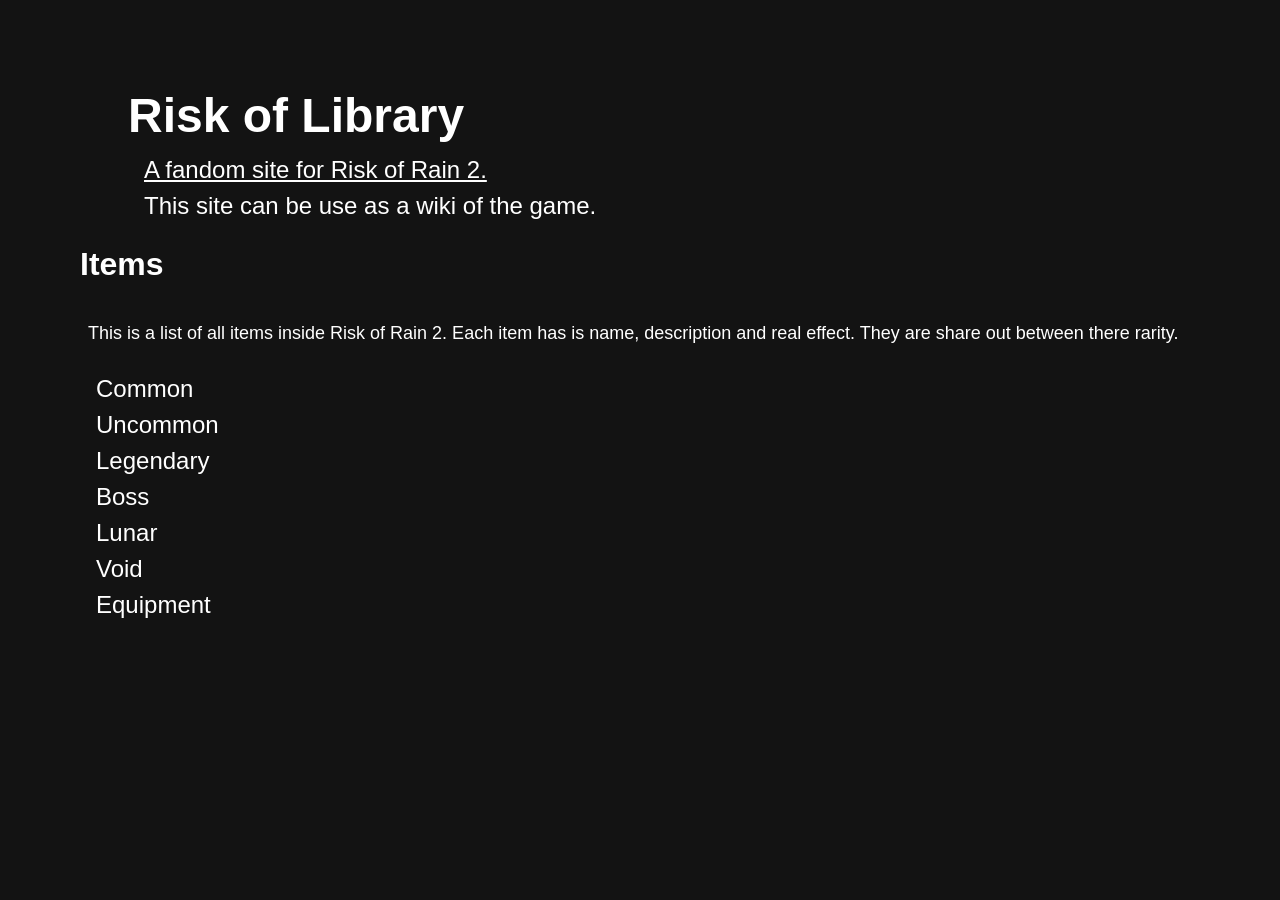
==== index.html @ 933b0893 "Add webp image database, move icons into a folder" ====
<!DOCTYPE html>
<html lang="en">
<head>
    <meta charset="UTF-8">
    <meta http-equiv="X-UA-Compatible" content="IE=edge">
    <meta name="viewport" content="width=device-width, initial-scale=1.0">
    <meta name="description" content="Risk of Library">
    <meta name="keywords" content="Risk of Rain 2, Risk of Rain, Risk of Library, fandom, item">
    <meta name="author" content="Tios">
    <meta name="theme-color" content="#000000">
    <link rel="apple-touch-icon" sizes="180x180" href="/Content/icons/apple-touch-icon.png">
    <link rel="icon" type="image/png" sizes="32x32" href="/Content/icons/favicon-32x32.png">
    <link rel="icon" type="image/png" sizes="16x16" href="/Content/icons/favicon-16x16.png">
    <link rel="manifest" href="/Content/icons/site.webmanifest">
    <link rel="mask-icon" href="/Content/icons/safari-pinned-tab.svg" color="#5bbad5">
    <meta name="msapplication-TileColor" content="#603cba">
    <meta name="theme-color" content="#ffffff">
    <link rel="stylesheet" href="./css/site.css">
    <link rel="stylesheet" href="./css/accordion.css">
    <script src="./js/accordion.js"></script>
    <script src="./js/index.js"></script>
    <title>Risk of Library</title>
</head>
<body>
    
    <section class="title">
        <h1>Risk of Library</h1>
        <p class="desc">
            <u>A fandom site for Risk of Rain 2.</u> <br>
            This site can be use as a wiki of the game.
        </p>
    </section>

    <section class="item-list">
        <h2>Items</h2>
        <div>
            <p class="items-desc">This is a list of all items inside Risk of Rain 2. Each item has is name, description and real effect. They are share out between there rarity.</p>
        </div>
        <section id="common">
            <details>
                <summary>Common</summary>
                <div class="card-container" data-rarity="1">
                </div>
            </details>
        </section>
        <section id="uncommon">
            <details>
                <summary>Uncommon</summary>
                <div class="card-container" data-rarity="2">
            </details>
        </section>
        <section id="legendary">
            <details>
                <summary>Legendary</summary>
                <div class="card-container" data-rarity="3">
            </details>
        </section>
        <section id="boss">
            <details>
                <summary>Boss</summary>
                <div class="card-container" data-rarity="4">
            </details>
        </section>
        <section id="lunar">
            <details>
                <summary>Lunar</summary>
                <div class="card-container" data-rarity="5">
            </details>
        </section>
        <section id="void">
            <details>
                <summary>Void</summary>
                <div class="card-container" data-rarity="6">
            </details>
        </section>
        <section id="equipment">
            <details>
                <summary>Equipment</summary>
                <div class="card-container" data-rarity="7">
            </details>
        </section>
    </section>
</body>
</html>
---- css/site.css ----
:root{
    --bg-primary : #131313;
    --bg-secondary : #cecece;
    --text-primary : #fff;
    --text-secondary : #171717;
    --text-tertiary : #000000;
    --line-color : #828282;
    --border-color : #dcdcdcca;
}

    @font-face { font-family: 'Delicious'; src: url('Bombardier-Regular.ttf'); } 
    @font-face { font-family: 'Delicious-r'; src: url('Bombardier-Regular.otf'); }
    @font-face { font-family: 'Delicious-re'; src: url('Bombardier-Regular.woff'); }

*, ::before, :after {
    margin: 0;
    padding: 0;
}

body {
    background-color: var(--bg-primary);
    color: var(--text-primary);
    font-family: 'Roboto', sans-serif;
    font-size: 16px;
    line-height: 1.5;
    font-weight: 400;
    text-align: left;
    overflow-x: hidden;
}

h2{
    font-size: 2rem;
    font-weight: 600;
    margin: 1rem 0 1rem 1rem;
}

.items-desc {
    padding: 1rem;
    font-size: 18px;
    margin: 0.5rem;
}

.title {
    font-size: 2rem;
    font-weight: 400;
    margin: 5rem 0 1rem 10%;
}

.title h1{
    font-weight: 700;
}
.title .desc{
    font-size: 1.5rem;
}

.line{
    width: 100%;
    height: 1px;
    background-color: var(--line-color);
    margin: 1rem 1rem;
}

.container{
    width: 100%;
    margin: 0 auto;
    padding: 0 5%;
    display: flex;
}
.container.vertical{
    flex-direction: column;
}


.item-list{
    margin: 0 5%;
}


@media screen and (min-width: 600px) {

    .title .desc{
        margin-left: 1rem;
    }
}
---- css/accordion.css ----
.card-container{
    display: flex;
    justify-content: center;
    flex-wrap: wrap;
    padding: 2rem 1rem;
    margin: 0.5rem 1rem;
    border-radius: 10px;
    box-shadow: 0 5px 15px var(--border-color);
    transition: all 0.3s ease;
}

.card{
    margin : 8px;
    position: relative;
}

.card .card-image{
    width: 128px;
    height: 128px;
    object-fit: cover;
}

details summary{
  list-style: none;
  font-weight: 500;
  font-size: 1.5rem;
  transition: all 400ms;
  margin: 0 2rem;
}

summary:hover{
    text-decoration: underline;
    font-size: 2rem;
}

summary.open{
    font-size:2rem;
}

summary.focused{
    text-decoration: underline;
}


.card-image:hover{
    transform: scale(1.2);
    transition: all 0.3s ease;
}

.card > .tooltiptext {
    visibility: hidden;
    width: 50vw;
    min-height: 250px;
    background-color: rgb(86, 86, 86);
    color: #fff;
    text-align: center;
    border-radius: 6px;
    padding: 20px 5px;
    position: absolute;
    z-index: 101;
    top: 80px;
    left: -25%;
}
  
.card-image:hover + .tooltiptext {
    visibility: visible;
}

.tooltiptext .tooltip-name{
    font-size: 1.5rem;
    font-weight: bolder;
    margin-bottom: 1rem;
}

.tooltiptext .tooltip-description{
    font-size: 1rem;
    font-weight: lighter;
    margin-bottom: 1rem;
    padding-bottom: 1rem;
    border-bottom: solid 5px var(--border-color);
}

@media screen and (min-width: 600px) {
    .card > .tooltiptext {
        visibility: hidden;
        width: 200px;
        min-height: 200px;
        background-color: rgb(86, 86, 86);
        color: #fff;
        text-align: center;
        border-radius: 6px;
        padding: 20px 5px;
        position: absolute;
        z-index: 101;
        top: -5px;
        left: 110%;
    }
      
    .card > .tooltiptext::after {
        content: "";
        position: absolute;
        top: 25%;
        right: 100%;
        margin-top: -5px;
        border-width: 10px;
        border-style: solid;
        border-color: transparent rgba(86, 86, 86) transparent transparent;
    }
}
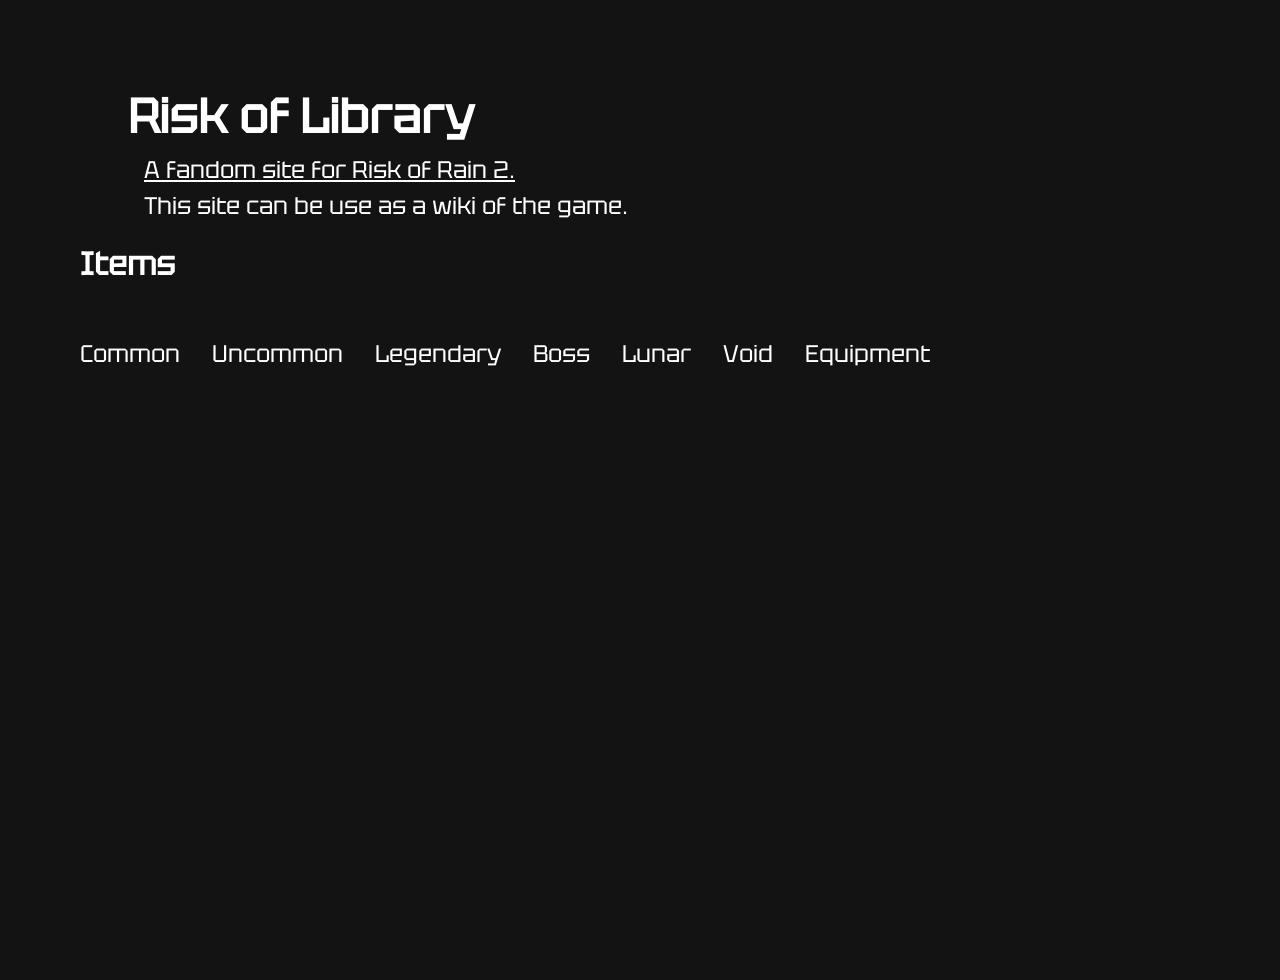
==== commit ff610ff1: "Update js to reduce request size and use tab content for html" ====
--- a/index.html
+++ b/index.html
@@ -33,52 +33,40 @@
 
     <section class="item-list">
         <h2>Items</h2>
-        <div>
-            <p class="items-desc">This is a list of all items inside Risk of Rain 2. Each item has is name, description and real effect. They are share out between there rarity.</p>
+
+        <div class="tab">
+            <button class="tablinks" onclick="openRarity(event, '1')">Common</button>
+            <button class="tablinks" onclick="openRarity(event, '2')">Uncommon</button>
+            <button class="tablinks" onclick="openRarity(event, '3')">Legendary</button>
+            <button class="tablinks" onclick="openRarity(event, '4')">Boss</button>
+            <button class="tablinks" onclick="openRarity(event, '5')">Lunar</button>
+            <button class="tablinks" onclick="openRarity(event, '6')">Void</button>
+            <button class="tablinks" onclick="openRarity(event, '7')">Equipment</button>
         </div>
-        <section id="common">
-            <details>
-                <summary>Common</summary>
-                <div class="card-container" data-rarity="1">
-                </div>
-            </details>
-        </section>
-        <section id="uncommon">
-            <details>
-                <summary>Uncommon</summary>
-                <div class="card-container" data-rarity="2">
-            </details>
-        </section>
-        <section id="legendary">
-            <details>
-                <summary>Legendary</summary>
-                <div class="card-container" data-rarity="3">
-            </details>
-        </section>
-        <section id="boss">
-            <details>
-                <summary>Boss</summary>
-                <div class="card-container" data-rarity="4">
-            </details>
-        </section>
-        <section id="lunar">
-            <details>
-                <summary>Lunar</summary>
-                <div class="card-container" data-rarity="5">
-            </details>
-        </section>
-        <section id="void">
-            <details>
-                <summary>Void</summary>
-                <div class="card-container" data-rarity="6">
-            </details>
-        </section>
-        <section id="equipment">
-            <details>
-                <summary>Equipment</summary>
-                <div class="card-container" data-rarity="7">
-            </details>
-        </section>
+
+        <div id="rarity-1" class="tabcontent hide card-container">
+        </div>
+        
+        <div id="rarity-2" class="tabcontent hide card-container">
+        </div>
+        
+        <div id="rarity-3" class="tabcontent hide card-container">
+        </div>
+
+        <div id="rarity-4" class="tabcontent hide card-container">
+        </div>
+
+        <div id="rarity-5" class="tabcontent hide card-container">
+        </div>
+
+        <div id="rarity-6" class="tabcontent hide card-container">
+        </div>
+
+        <div id="rarity-7" class="tabcontent hide card-container">
+        </div>
     </section>
+
+
+
 </body>
 </html>
--- a/css/site.css
+++ b/css/site.css
@@ -8,9 +8,11 @@
     --border-color : #dcdcdcca;
 }
 
-    @font-face { font-family: 'Delicious'; src: url('Bombardier-Regular.ttf'); } 
-    @font-face { font-family: 'Delicious-r'; src: url('Bombardier-Regular.otf'); }
-    @font-face { font-family: 'Delicious-re'; src: url('Bombardier-Regular.woff'); }
+@font-face { font-family: 'Tektur'; src: url('font/Tektur-Regular.ttf'); font-weight: normal; font-style: normal; }
+@font-face { font-family: 'Tektur Bold'; src: url('font/Tektur-Bold.ttf'); font-weight: bold; font-style: normal; }
+@font-face { font-family: 'Tektur Medium'; src: url('font/Tektur-Medium.ttf'); font-weight: 500; font-style: normal; }
+@font-face { font-family: 'Tektur Condensed SemiBold'; src: url('font/Tektur_Condensed-SemiBold.ttf'); font-weight: 600; font-style: normal; }
+@font-face { font-family: 'Tektur Condensend'; src: url('font/Tektur_Condensed-Black.ttf'); font-weight: 900; font-style: normal; }
 
 *, ::before, :after {
     margin: 0;
@@ -20,12 +22,13 @@
 body {
     background-color: var(--bg-primary);
     color: var(--text-primary);
-    font-family: 'Roboto', sans-serif;
+    font-family: 'Tektur', sans-serif;
     font-size: 16px;
     line-height: 1.5;
     font-weight: 400;
     text-align: left;
     overflow-x: hidden;
+    min-height: 100vh;
 }
 
 h2{
@@ -77,8 +80,14 @@
 
 
 @media screen and (min-width: 600px) {
-
     .title .desc{
         margin-left: 1rem;
     }
+}
+
+
+/* Go from zero to full opacity */
+@keyframes fadeEffect {
+    from {opacity: 0;}
+    to {opacity: 1;}
 }
--- a/css/accordion.css
+++ b/css/accordion.css
@@ -1,44 +1,57 @@
-.card-container{
+
+.tab {
+    min-height: 100px;
     display: flex;
+    flex-direction: row;
+    align-items: center;
+}
+
+/* Style the buttons that are used to open the tab content */
+.tab button {
+    background-color: inherit;
+    color: var(--text-primary);
+    font-family: 'Tektur', sans-serif;
+    font-size: 1.5rem;
+    line-height: 1.5;
+    font-weight: 500;
+    border: none;
+    outline: none;
+    cursor: pointer;
+    padding: 14px 16px;
+    transition: all 400ms;
+    height: 100%;
+}
+  
+/* Change background color of buttons on hover */
+.tab button:hover {
+    background-color: #66666681;
+    text-decoration: underline;
+    font-size: 2rem;
+}
+
+/* Create an active/current tablink class */
+.tab button.active {
+    text-decoration: underline;
+}
+
+
+.tabcontent {
+    display: flex;
+    gap: 2%;
+    row-gap: 10px;
     justify-content: center;
     flex-wrap: wrap;
+    min-height: 3rem;
     padding: 2rem 1rem;
     margin: 0.5rem 1rem;
     border-radius: 10px;
     box-shadow: 0 5px 15px var(--border-color);
     transition: all 0.3s ease;
+    animation: fadeEffect 1s; /* Fading effect takes 1 second */
 }
 
-.card{
-    margin : 8px;
-    position: relative;
-}
-
-.card .card-image{
-    width: 128px;
-    height: 128px;
-    object-fit: cover;
-}
-
-details summary{
-  list-style: none;
-  font-weight: 500;
-  font-size: 1.5rem;
-  transition: all 400ms;
-  margin: 0 2rem;
-}
-
-summary:hover{
-    text-decoration: underline;
-    font-size: 2rem;
-}
-
-summary.open{
-    font-size:2rem;
-}
-
-summary.focused{
-    text-decoration: underline;
+.tabcontent.hide{
+    display: none;
 }
 
 
@@ -60,50 +73,71 @@
     z-index: 101;
     top: 80px;
     left: -25%;
+    display: flex;
+    flex-direction: column;
+    justify-content: space-evenly;
+    align-items: center;
 }
   
+.card > .tooltiptext::after {
+    content: "";
+    position: absolute;
+    top: 25%;
+    right: 100%;
+    margin-top: -5px;
+    border-width: 10px;
+    border-style: solid;
+    border-color: transparent rgba(86, 86, 86) transparent transparent;
+}
+
 .card-image:hover + .tooltiptext {
     visibility: visible;
 }
 
 .tooltiptext .tooltip-name{
+    font-family: 'Tektur Condensed';
     font-size: 1.5rem;
     font-weight: bolder;
-    margin-bottom: 1rem;
 }
 
 .tooltiptext .tooltip-description{
     font-size: 1rem;
     font-weight: lighter;
-    margin-bottom: 1rem;
-    padding-bottom: 1rem;
-    border-bottom: solid 5px var(--border-color);
+}
+
+.tooltiptext .tooltip-small-line{
+    border: solid 3px var(--border-color);
+    border-radius: 12px;
+    width: 85%;
+    margin: 1.5rem 0 0.75rem 0;
+}
+
+.tooltiptext .tooltip-line{
+    border: solid 4px var(--border-color);
+    border-radius: 12px;
+    width: 95%;
+    margin: 0 1rem;
+}
+
+.tooltiptext .tooltip-effect{
+    font-family: 'Tektur Condensed SemiBold';
+    font-weight: 600;
 }
 
 @media screen and (min-width: 600px) {
     .card > .tooltiptext {
-        visibility: hidden;
         width: 200px;
         min-height: 200px;
-        background-color: rgb(86, 86, 86);
-        color: #fff;
-        text-align: center;
-        border-radius: 6px;
-        padding: 20px 5px;
-        position: absolute;
-        z-index: 101;
         top: -5px;
         left: 110%;
     }
-      
-    .card > .tooltiptext::after {
-        content: "";
-        position: absolute;
-        top: 25%;
-        right: 100%;
-        margin-top: -5px;
-        border-width: 10px;
-        border-style: solid;
-        border-color: transparent rgba(86, 86, 86) transparent transparent;
+}
+
+@media screen and (min-width: 1000px) {
+    .card > .tooltiptext{
+        width: 275px;
+        min-height: 275px;
+        top: -5px;
+        left: 110%;
     }
-}
+}
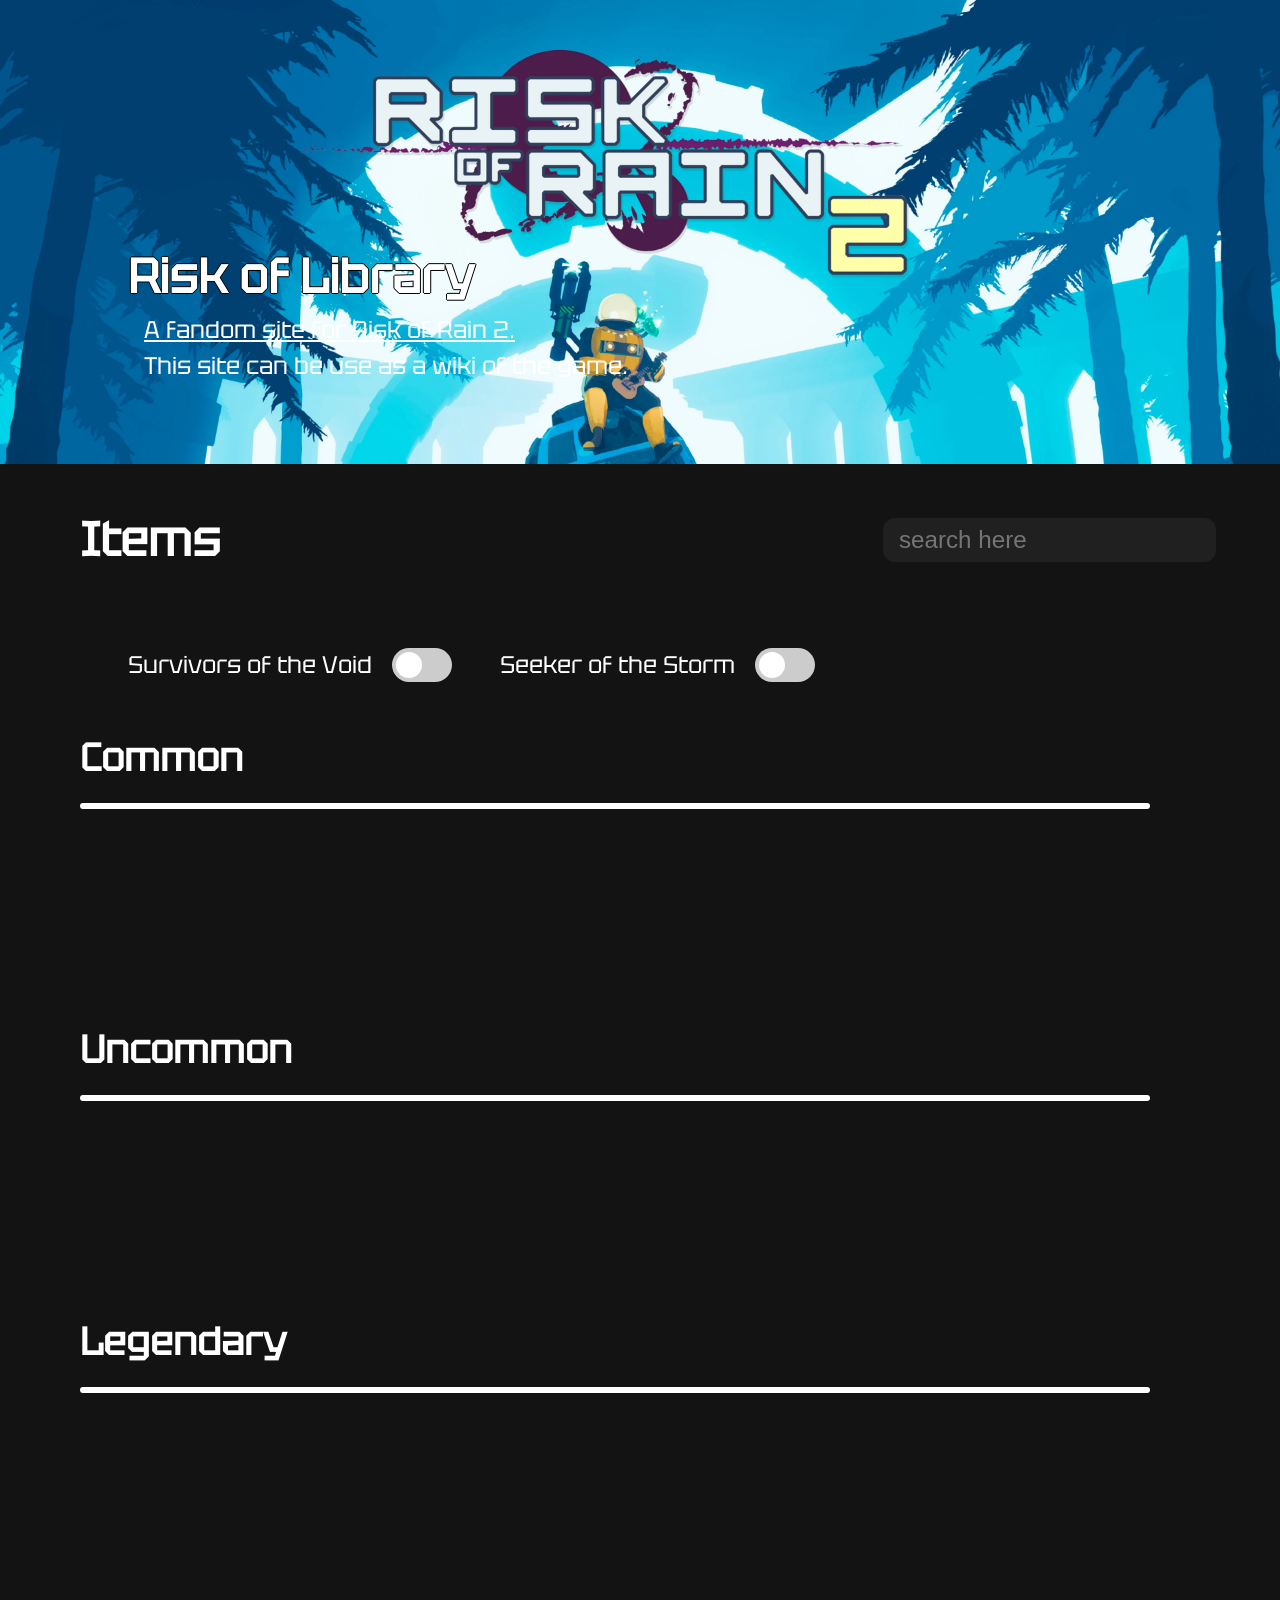
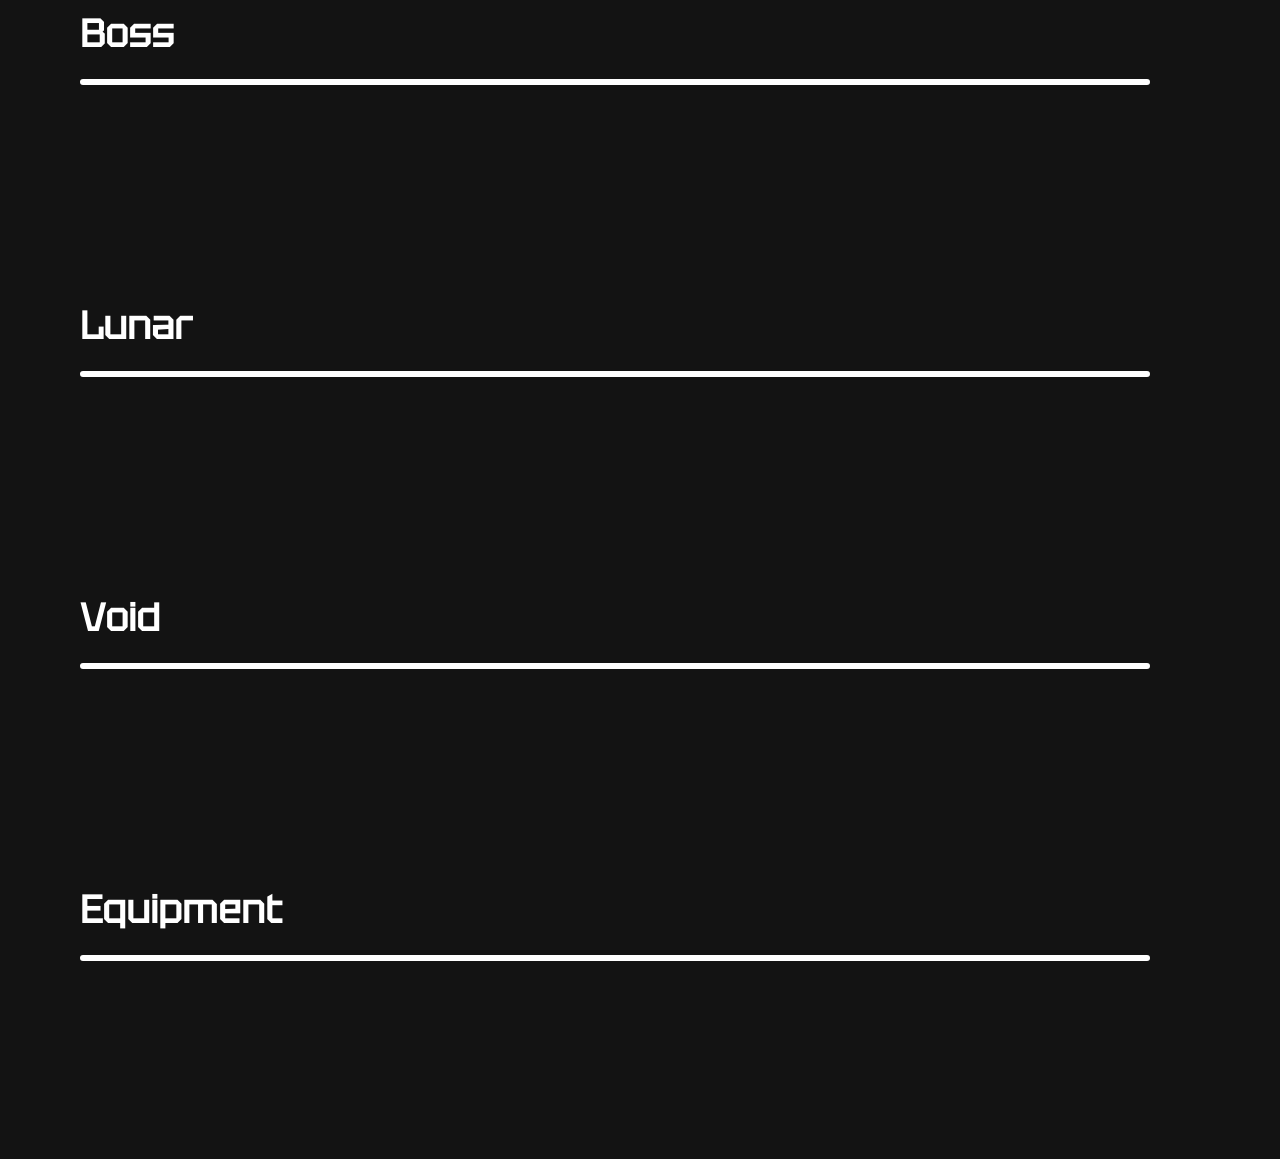
==== commit f88b694f: "Change on visual & add search function" ====
--- a/index.html
+++ b/index.html
@@ -22,51 +22,85 @@
     <title>Risk of Library</title>
 </head>
 <body>
-    
-    <section class="title">
-        <h1>Risk of Library</h1>
-        <p class="desc">
-            <u>A fandom site for Risk of Rain 2.</u> <br>
-            This site can be use as a wiki of the game.
-        </p>
-    </section>
+    <main>
+        <section class="title">
+            <h1>Risk of Library</h1>
+            <p class="desc">
+                <u>A fandom site for Risk of Rain 2.</u> <br>
+                This site can be use as a wiki of the game.
+            </p>
+        </section>
 
-    <section class="item-list">
-        <h2>Items</h2>
-
-        <div class="tab">
-            <button class="tablinks" onclick="openRarity(event, '1')">Common</button>
-            <button class="tablinks" onclick="openRarity(event, '2')">Uncommon</button>
-            <button class="tablinks" onclick="openRarity(event, '3')">Legendary</button>
-            <button class="tablinks" onclick="openRarity(event, '4')">Boss</button>
-            <button class="tablinks" onclick="openRarity(event, '5')">Lunar</button>
-            <button class="tablinks" onclick="openRarity(event, '6')">Void</button>
-            <button class="tablinks" onclick="openRarity(event, '7')">Equipment</button>
-        </div>
-
-        <div id="rarity-1" class="tabcontent hide card-container">
-        </div>
-        
-        <div id="rarity-2" class="tabcontent hide card-container">
-        </div>
-        
-        <div id="rarity-3" class="tabcontent hide card-container">
-        </div>
-
-        <div id="rarity-4" class="tabcontent hide card-container">
-        </div>
-
-        <div id="rarity-5" class="tabcontent hide card-container">
-        </div>
-
-        <div id="rarity-6" class="tabcontent hide card-container">
-        </div>
-
-        <div id="rarity-7" class="tabcontent hide card-container">
-        </div>
-    </section>
+        <section class="item-list">
 
 
+            <div class="item-head">
+                <h2>Items</h2>
+                <div class="search-tab">
+                    <input type="search" aria-label="search-tab" placeholder="search here" oninput="search(this.value)" />
+                </div>
+            </div>
 
+            <div class="select-orig">
+                <div class="selector">
+                    <span class="label">Survivors of the Void</span>
+                    <label class="switch">
+                        <input id="sotv" type="checkbox" aria-label="sotv switch" onclick="checkUpdate(event)">
+                        <span class="slider round"></span>
+                    </label>
+                </div>
+                <div class="selector">
+                    <span class="label">Seeker of the Storm</span>
+                    <label class="switch">
+                        <input id="sots" type="checkbox" aria-label="sots switch">
+                        <span class="slider round"></span>
+                    </label>
+                </div>
+            </div>
+
+            <div class="tab">
+                <h3 class="tablinks">Common</h3>
+                <span class="line"></span>
+                <div id="rarity-1" class="tabcontent card-container">
+                </div>
+            </div>
+            <div class="tab">
+                <h3 class="tablinks">Uncommon</h3>
+                <span class="line"></span>
+                <div id="rarity-2" class="tabcontent card-container">
+                </div>
+            </div>
+            <div class="tab">
+                <h3 class="tablinks">Legendary</h3>
+                <span class="line"></span>
+                <div id="rarity-3" class="tabcontent card-container">
+                </div>
+            </div>
+            <div class="tab">
+                <h3 class="tablinks">Boss</h3>
+                <span class="line"></span>
+                <div id="rarity-4" class="tabcontent card-container">
+                </div>
+            </div>
+            <div class="tab">
+                <h3 class="tablinks">Lunar</h3>
+                <span class="line"></span>
+                <div id="rarity-5" class="tabcontent card-container">
+                </div>
+            </div>
+            <div class="tab">
+                <h3 class="tablinks">Void</h3>
+                <span class="line"></span>
+                <div id="rarity-6" class="tabcontent card-container">
+                </div>
+            </div>
+            <div class="tab">
+                <h3 class="tablinks">Equipment</h3>
+                <span class="line"></span>
+                <div id="rarity-7" class="tabcontent card-container">
+                </div>
+            </div>
+        </section>
+    </main>
 </body>
 </html>
--- a/css/site.css
+++ b/css/site.css
@@ -2,7 +2,7 @@
     --bg-primary : #131313;
     --bg-secondary : #cecece;
     --text-primary : #fff;
-    --text-secondary : #171717;
+    --text-secondary : #212020;
     --text-tertiary : #000000;
     --line-color : #828282;
     --border-color : #dcdcdcca;
@@ -19,6 +19,10 @@
     padding: 0;
 }
 
+body, html{
+    overflow-x: hidden;
+}
+
 body {
     background-color: var(--bg-primary);
     color: var(--text-primary);
@@ -27,14 +31,35 @@
     line-height: 1.5;
     font-weight: 400;
     text-align: left;
-    overflow-x: hidden;
+    width: 100%;
     min-height: 100vh;
 }
 
 h2{
-    font-size: 2rem;
+    font-size: clamp(1.75rem, 0.679rem + 2.857vw, 3.25rem);
     font-weight: 600;
-    margin: 1rem 0 1rem 1rem;
+    margin: 2.5rem 1rem;
+}
+
+.item-head{
+    display: flex;
+    justify-content: space-between;
+    align-items: center;
+    flex-direction: row;
+}
+
+.item-head .search-tab{}
+
+.item-head .search-tab input{
+    padding: 0.5rem 1rem;
+    font-size: clamp(0.75rem, -0.393rem + 2.381vw, 1.75rem);
+    border: none;
+    border-radius: 12px;
+    background-color: var(--text-secondary);
+    color: var(--line-color);
+}
+.item-head .search-tab input:focus{
+    outline: solid 3px lightblue;
 }
 
 .items-desc {
@@ -44,23 +69,23 @@
 }
 
 .title {
+    background-image: url("/Content/image/illustration.webp");
+    background-size: cover;
+    background-repeat: no-repeat;
+    background-position-x: center;
     font-size: 2rem;
     font-weight: 400;
-    margin: 5rem 0 1rem 10%;
+    padding: 15rem 0 5rem 10%;
 }
 
 .title h1{
     font-weight: 700;
+    /* 1 pixel black shadow to left, top, right and bottom */
+    text-shadow: -1px 0 black, 0 1px black, 1px 0 black, 0 -1px black;
 }
 .title .desc{
     font-size: 1.5rem;
-}
-
-.line{
-    width: 100%;
-    height: 1px;
-    background-color: var(--line-color);
-    margin: 1rem 1rem;
+    color: var(--text-primary);
 }
 
 .container{
@@ -73,9 +98,91 @@
     flex-direction: column;
 }
 
-
 .item-list{
     margin: 0 5%;
+}
+
+
+.select-orig{
+    margin: 2rem 3rem;
+    display: flex;
+    flex-direction: row;
+    gap: 3%;
+}
+
+.selector{
+    gap: 4px;
+    display: flex;
+    flex-direction: row;
+    justify-content: center;
+    align-items: center;
+}
+.selector .label{
+    font-size: clamp(0.75rem, -0.393rem + 2.381vw, 1.5rem);
+    margin: 0 1rem;
+}
+
+/* The switch - the box around the slider */
+.switch {
+    position: relative;
+    display: inline-block;
+    width: 60px;
+    height: 34px;
+}
+
+/* Hide default HTML checkbox */
+.switch input {
+    opacity: 0;
+    width: 0;
+    height: 0;
+}
+
+/* The slider */
+.slider {
+    position: absolute;
+    cursor: pointer;
+    top: 0;
+    left: 0;
+    right: 0;
+    bottom: 0;
+    background-color: #ccc;
+    -webkit-transition: .4s;
+    transition: .4s;
+}
+
+.slider:before {
+    position: absolute;
+    content: "";
+    height: 26px;
+    width: 26px;
+    left: 4px;
+    bottom: 4px;
+    background-color: white;
+    -webkit-transition: .4s;
+    transition: .4s;
+}
+
+input:checked + .slider {
+    background-color: var(--text-secondary);
+}
+
+input:focus + .slider {
+    box-shadow: 0 0 1px var(--text-secondary);
+}
+
+input:checked + .slider:before {
+    -webkit-transform: translateX(26px);
+    -ms-transform: translateX(26px);
+    transform: translateX(26px);
+}
+
+/* Rounded sliders */
+.slider.round {
+    border-radius: 34px;
+}
+
+.slider.round:before {
+    border-radius: 50%;
 }
 
 
@@ -85,9 +192,3 @@
     }
 }
 
-
-/* Go from zero to full opacity */
-@keyframes fadeEffect {
-    from {opacity: 0;}
-    to {opacity: 1;}
-}
--- a/css/accordion.css
+++ b/css/accordion.css
@@ -1,41 +1,37 @@
 
 .tab {
     min-height: 100px;
-    display: flex;
-    flex-direction: row;
-    align-items: center;
 }
 
+
 /* Style the buttons that are used to open the tab content */
-.tab button {
+.tab  {
     background-color: inherit;
     color: var(--text-primary);
     font-family: 'Tektur', sans-serif;
     font-size: 1.5rem;
     line-height: 1.5;
     font-weight: 500;
-    border: none;
-    outline: none;
-    cursor: pointer;
     padding: 14px 16px;
     transition: all 400ms;
     height: 100%;
-}
-  
-/* Change background color of buttons on hover */
-.tab button:hover {
-    background-color: #66666681;
-    text-decoration: underline;
-    font-size: 2rem;
+    margin-bottom: 3rem;
 }
 
-/* Create an active/current tablink class */
-.tab button.active {
-    text-decoration: underline;
+.tab .tablinks{
+    font-size: clamp(1rem, -0.25rem + 3.333vw, 2.75rem);
 }
 
+.tab span.line{
+    display: block;
+    width: 95%;
+    background-color: var(--text-primary);
+    border: solid 3px var(--text-primary);
+    border-radius: 3px;
+    margin: 1rem 0;
+}
 
-.tabcontent {
+.tab .tabcontent {
     display: flex;
     gap: 2%;
     row-gap: 10px;
@@ -45,15 +41,33 @@
     padding: 2rem 1rem;
     margin: 0.5rem 1rem;
     border-radius: 10px;
-    box-shadow: 0 5px 15px var(--border-color);
     transition: all 0.3s ease;
     animation: fadeEffect 1s; /* Fading effect takes 1 second */
 }
 
-.tabcontent.hide{
+.tab .tabcontent:has(.card.hidden){
+    justify-content: flex-start;
+}
+
+
+.card{
+    margin : 8px;
+    position: relative;
+}
+
+.card.hidden{
     display: none;
 }
 
+.card.show{
+    display: none;
+}
+
+.card .card-image{
+    width: clamp(4rem, 0.522rem + 9.275vw, 12rem);
+    aspect-ratio: 1 / 1;
+    object-fit: cover;
+}
 
 .card-image:hover{
     transform: scale(1.2);
@@ -62,7 +76,7 @@
 
 .card > .tooltiptext {
     visibility: hidden;
-    width: 50vw;
+    width: 25vw;
     min-height: 250px;
     background-color: rgb(86, 86, 86);
     color: #fff;
@@ -71,23 +85,24 @@
     padding: 20px 5px;
     position: absolute;
     z-index: 101;
-    top: 80px;
-    left: -25%;
+    top: -25px;
+    left: 100%;
     display: flex;
     flex-direction: column;
     justify-content: space-evenly;
     align-items: center;
+    border: solid 3px var(--text-primary);
 }
   
 .card > .tooltiptext::after {
     content: "";
     position: absolute;
-    top: 25%;
+    top: 10%;
     right: 100%;
     margin-top: -5px;
     border-width: 10px;
     border-style: solid;
-    border-color: transparent rgba(86, 86, 86) transparent transparent;
+    border-color: transparent rgba(255, 255, 255) transparent transparent;
 }
 
 .card-image:hover + .tooltiptext {
@@ -107,16 +122,16 @@
 
 .tooltiptext .tooltip-small-line{
     border: solid 3px var(--border-color);
-    border-radius: 12px;
+    border-radius: 6px;
     width: 85%;
     margin: 1.5rem 0 0.75rem 0;
 }
 
 .tooltiptext .tooltip-line{
-    border: solid 4px var(--border-color);
-    border-radius: 12px;
+    border: solid 3px var(--border-color);
+    border-radius: 6px;
     width: 95%;
-    margin: 0 1rem;
+    margin: 0.75rem 1rem;
 }
 
 .tooltiptext .tooltip-effect{
@@ -125,6 +140,7 @@
 }
 
 @media screen and (min-width: 600px) {
+
     .card > .tooltiptext {
         width: 200px;
         min-height: 200px;
@@ -137,7 +153,14 @@
     .card > .tooltiptext{
         width: 275px;
         min-height: 275px;
-        top: -5px;
-        left: 110%;
+        top: 20px;
+        left: 120%;
     }
+}
+
+
+/* Go from zero to full opacity */
+@keyframes fadeEffect {
+    from {opacity: 0;}
+    to {opacity: 1;}
 }
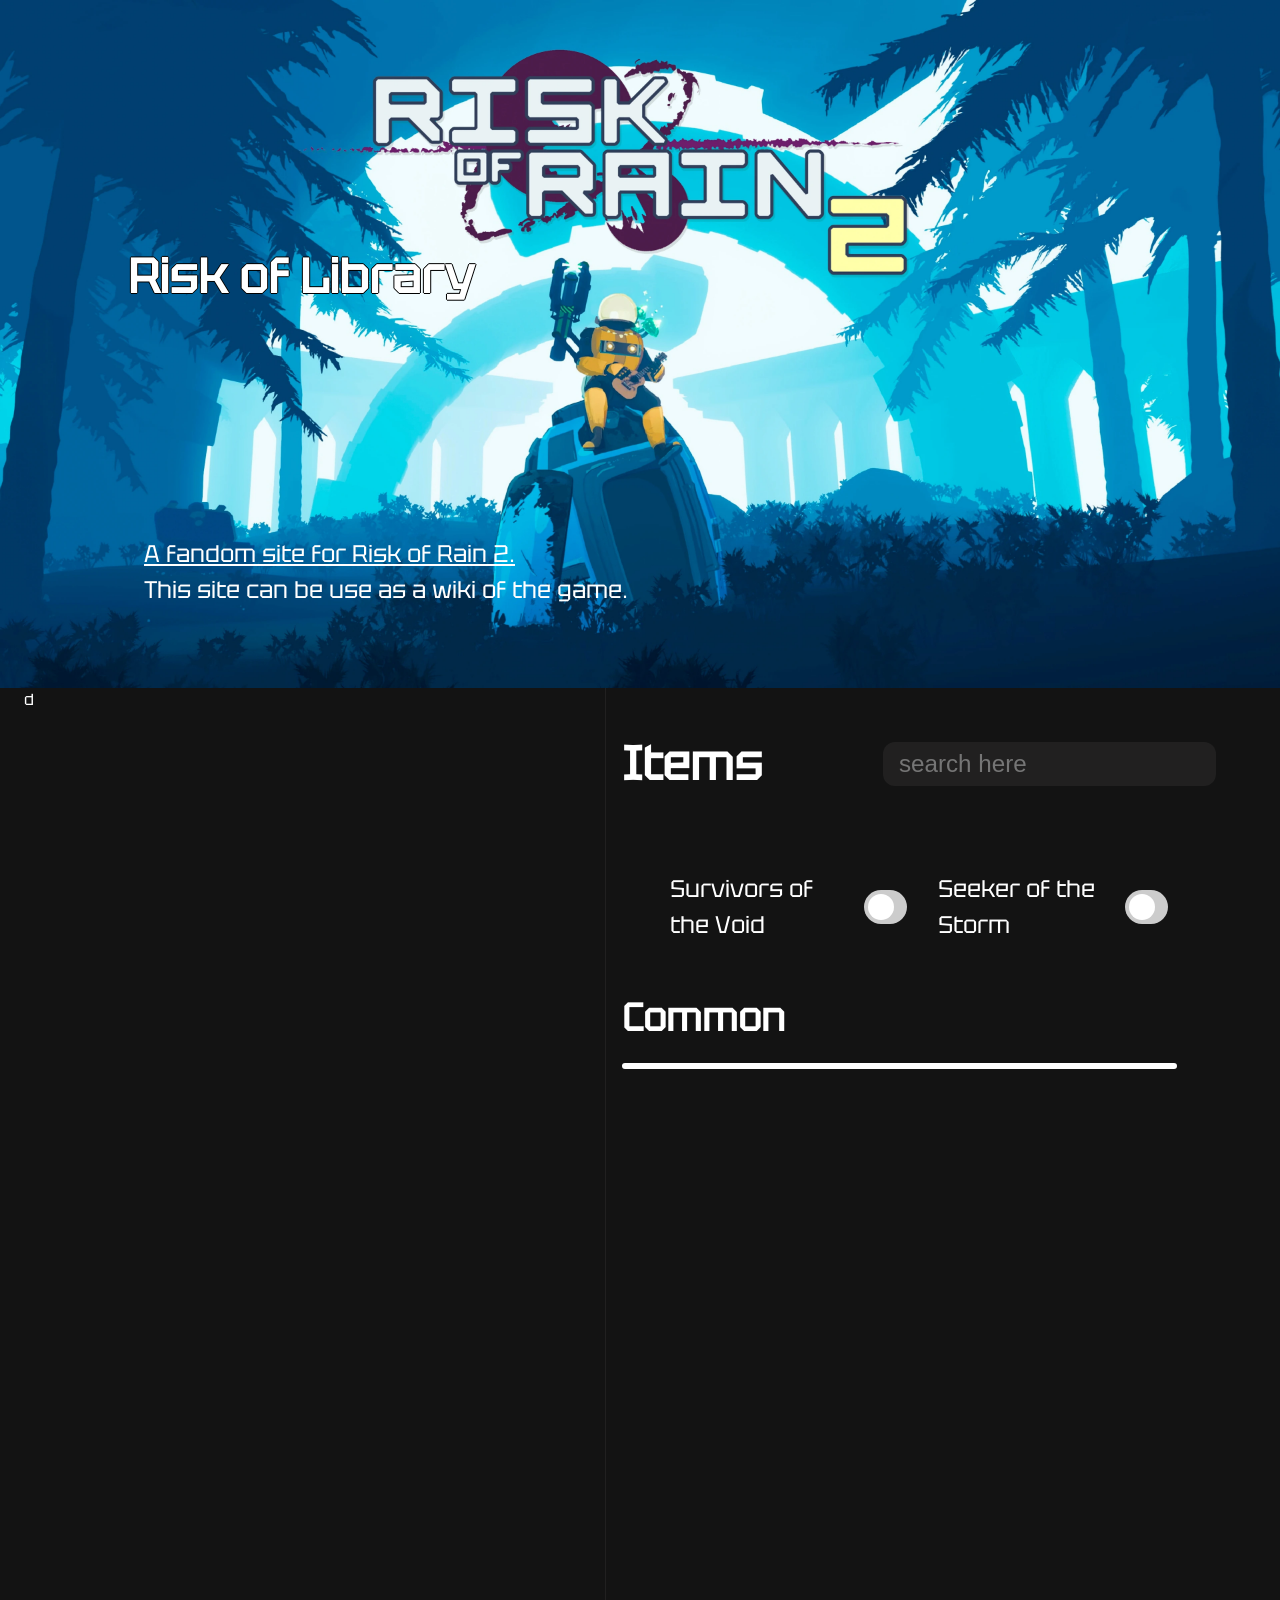
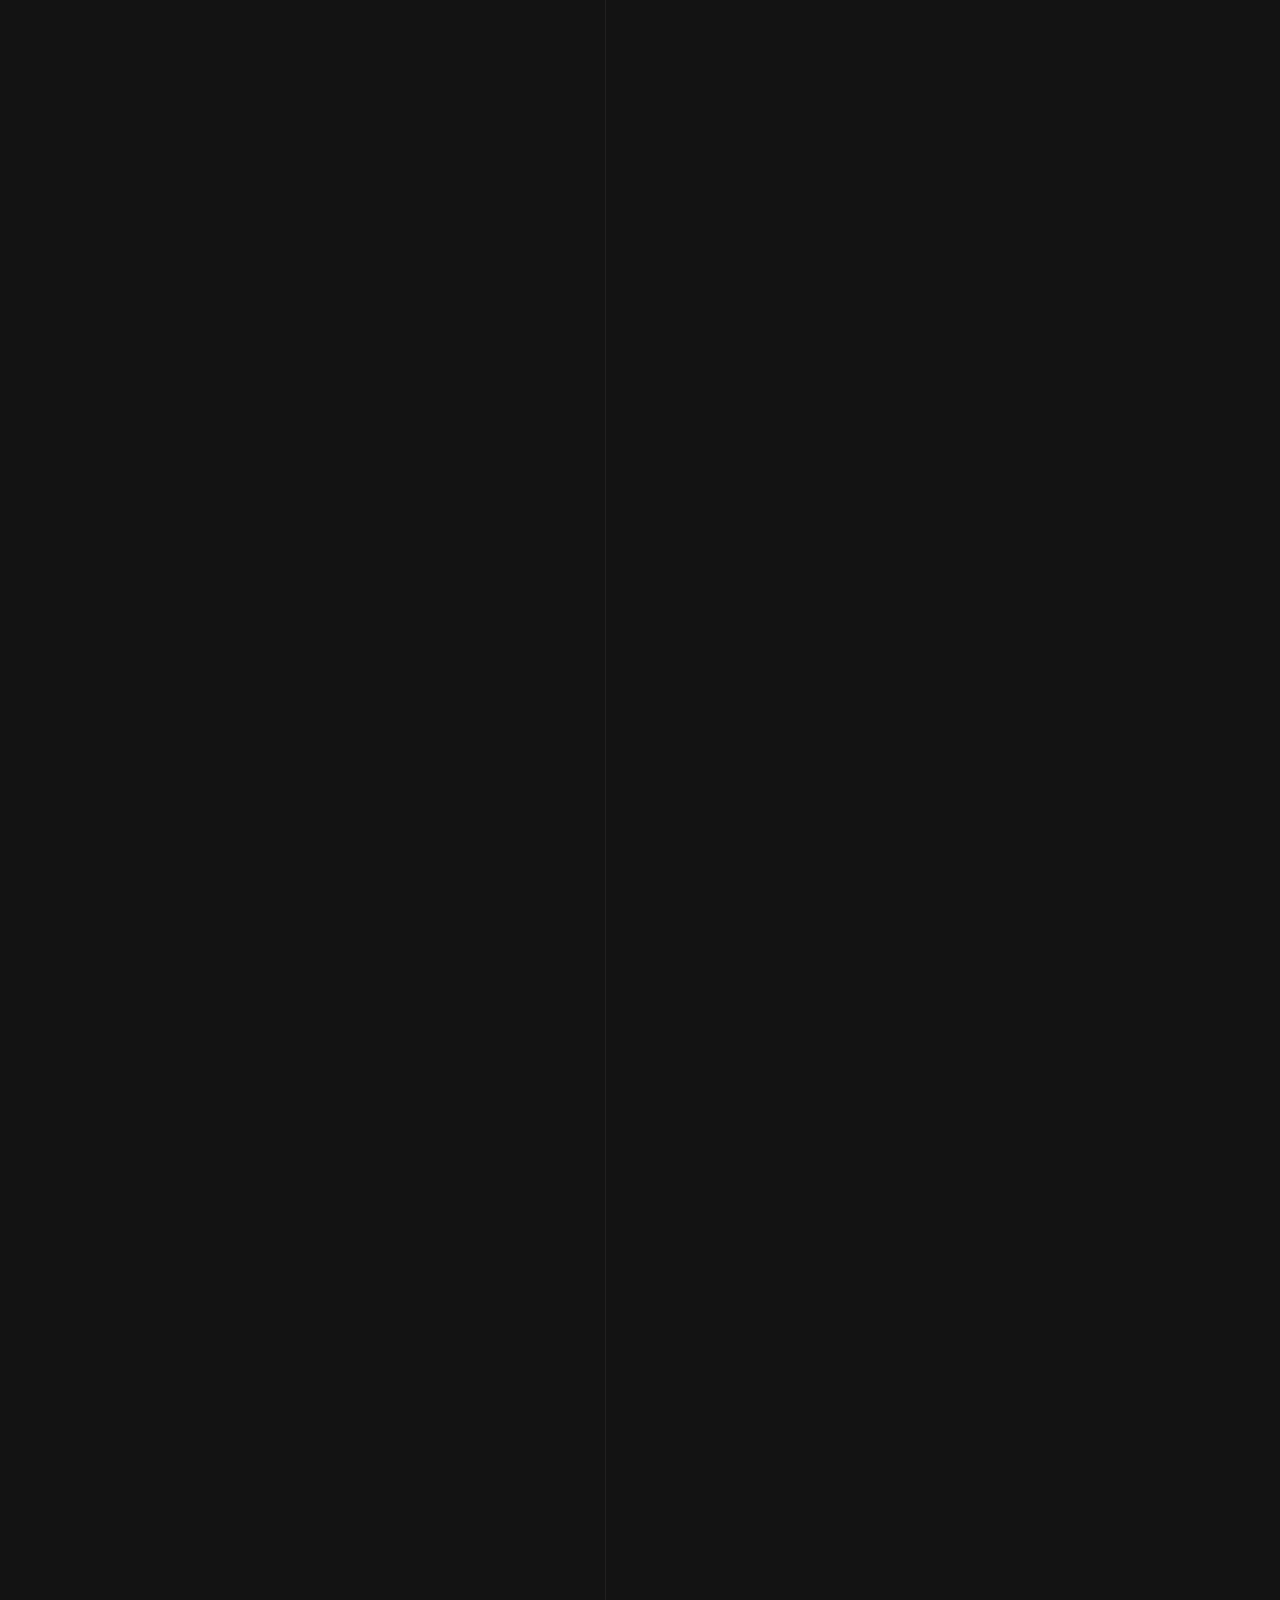
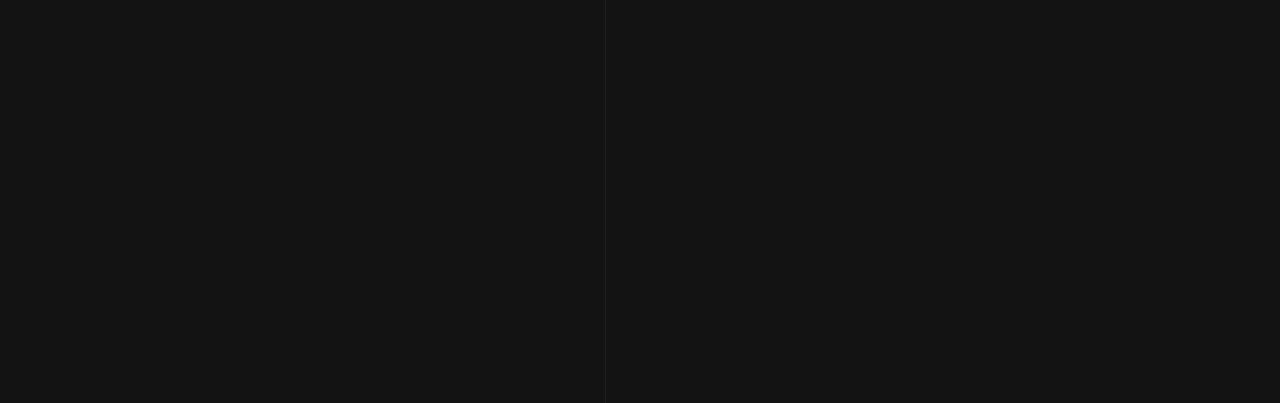
==== commit c0e20298: "Adding all items" ====
--- a/index.html
+++ b/index.html
@@ -22,7 +22,6 @@
     <title>Risk of Library</title>
 </head>
 <body>
-    <main>
         <section class="title">
             <h1>Risk of Library</h1>
             <p class="desc">
@@ -33,73 +32,89 @@
 
         <section class="item-list">
 
+            <div class="navbar">
+                <div>d</div>
+            </div>
+            <main>
+                <div class="item-head">
+                    <h2>Items</h2>
+                    <div class="search-tab">
+                        <input type="search" aria-label="search-tab" placeholder="search here" oninput="search(this.value)" />
+                    </div>
+                </div>
 
-            <div class="item-head">
-                <h2>Items</h2>
-                <div class="search-tab">
-                    <input type="search" aria-label="search-tab" placeholder="search here" oninput="search(this.value)" />
+                <div class="select-orig">
+                    <div class="selector">
+                        <span class="label">Survivors of the Void</span>
+                        <label class="switch">
+                            <input id="sotv" type="checkbox" aria-label="sotv switch" onclick="checkUpdate(event)">
+                            <span class="slider round"></span>
+                        </label>
+                    </div>
+                    <div class="selector">
+                        <span class="label">Seeker of the Storm</span>
+                        <label class="switch">
+                            <input id="sots" type="checkbox" aria-label="sots switch" onclick="checkUpdate(event)">
+                            <span class="slider round"></span>
+                        </label>
+                    </div>
                 </div>
-            </div>
 
-            <div class="select-orig">
-                <div class="selector">
-                    <span class="label">Survivors of the Void</span>
-                    <label class="switch">
-                        <input id="sotv" type="checkbox" aria-label="sotv switch" onclick="checkUpdate(event)">
-                        <span class="slider round"></span>
-                    </label>
+                <div class="tab">
+                    <h3 class="tablinks">Common</h3>
+                    <span class="line"></span>
+                    <div id="rarity-1" class="tabcontent card-container">
+                    </div>
                 </div>
-                <div class="selector">
-                    <span class="label">Seeker of the Storm</span>
-                    <label class="switch">
-                        <input id="sots" type="checkbox" aria-label="sots switch">
-                        <span class="slider round"></span>
-                    </label>
+                <div class="tab">
+                    <h3 class="tablinks">Uncommon</h3>
+                    <span class="line"></span>
+                    <div id="rarity-2" class="tabcontent card-container">
+                    </div>
                 </div>
-            </div>
-
-            <div class="tab">
-                <h3 class="tablinks">Common</h3>
-                <span class="line"></span>
-                <div id="rarity-1" class="tabcontent card-container">
+                <div class="tab">
+                    <h3 class="tablinks">Legendary</h3>
+                    <span class="line"></span>
+                    <div id="rarity-3" class="tabcontent card-container">
+                    </div>
                 </div>
-            </div>
-            <div class="tab">
-                <h3 class="tablinks">Uncommon</h3>
-                <span class="line"></span>
-                <div id="rarity-2" class="tabcontent card-container">
+                <div class="tab">
+                    <h3 class="tablinks">Boss</h3>
+                    <span class="line"></span>
+                    <div id="rarity-4" class="tabcontent card-container">
+                    </div>
                 </div>
-            </div>
-            <div class="tab">
-                <h3 class="tablinks">Legendary</h3>
-                <span class="line"></span>
-                <div id="rarity-3" class="tabcontent card-container">
+                <div class="tab">
+                    <h3 class="tablinks">Lunar</h3>
+                    <span class="line"></span>
+                    <div id="rarity-5" class="tabcontent card-container">
+                    </div>
                 </div>
-            </div>
-            <div class="tab">
-                <h3 class="tablinks">Boss</h3>
-                <span class="line"></span>
-                <div id="rarity-4" class="tabcontent card-container">
+                <div class="tab">
+                    <h3 class="tablinks">Void</h3>
+                    <span class="line"></span>
+                    <div id="rarity-6" class="tabcontent card-container">
+                    </div>
                 </div>
-            </div>
-            <div class="tab">
-                <h3 class="tablinks">Lunar</h3>
-                <span class="line"></span>
-                <div id="rarity-5" class="tabcontent card-container">
+                <div class="tab">
+                    <h3 class="tablinks">Equipment</h3>
+                    <span class="line"></span>
+                    <div id="rarity-7" class="tabcontent card-container">
+                    </div>
                 </div>
-            </div>
-            <div class="tab">
-                <h3 class="tablinks">Void</h3>
-                <span class="line"></span>
-                <div id="rarity-6" class="tabcontent card-container">
+                <div class="tab">
+                    <h3 class="tablinks">Lunar Equipment</h3>
+                    <span class="line"></span>
+                    <div id="rarity-8" class="tabcontent card-container">
+                    </div>
                 </div>
-            </div>
-            <div class="tab">
-                <h3 class="tablinks">Equipment</h3>
-                <span class="line"></span>
-                <div id="rarity-7" class="tabcontent card-container">
+                <div class="tab">
+                    <h3 class="tablinks">Elite Equipment</h3>
+                    <span class="line"></span>
+                    <div id="rarity-9" class="tabcontent card-container">
+                    </div>
                 </div>
-            </div>
+            </main>
         </section>
     </main>
 </body>
--- a/css/site.css
+++ b/css/site.css
@@ -21,6 +21,9 @@
 
 body, html{
     overflow-x: hidden;
+}
+main{
+    overflow: hidden;
 }
 
 body {
@@ -99,7 +102,13 @@
 }
 
 .item-list{
-    margin: 0 5%;
+    margin: 0 5% 0 0;
+    display: flex;
+    flex-direction: row;
+}
+
+.navbar{
+    display: hidden;
 }
 
 
@@ -189,6 +198,15 @@
 @media screen and (min-width: 600px) {
     .title .desc{
         margin-left: 1rem;
+        margin-top: 14rem;
     }
-}
-
+
+    .navbar {
+        display: block;
+        flex-basis: 60%;
+        padding-left: 2%;
+        background-color: var(--bg-primary);
+        border-right: solid 1px var(--text-secondary);
+    }
+}
+
--- a/css/accordion.css
+++ b/css/accordion.css
@@ -64,7 +64,7 @@
 }
 
 .card .card-image{
-    width: clamp(4rem, 0.522rem + 9.275vw, 12rem);
+    width: clamp(2rem, 0.522rem + 6.275vw, 5rem);
     aspect-ratio: 1 / 1;
     object-fit: cover;
 }
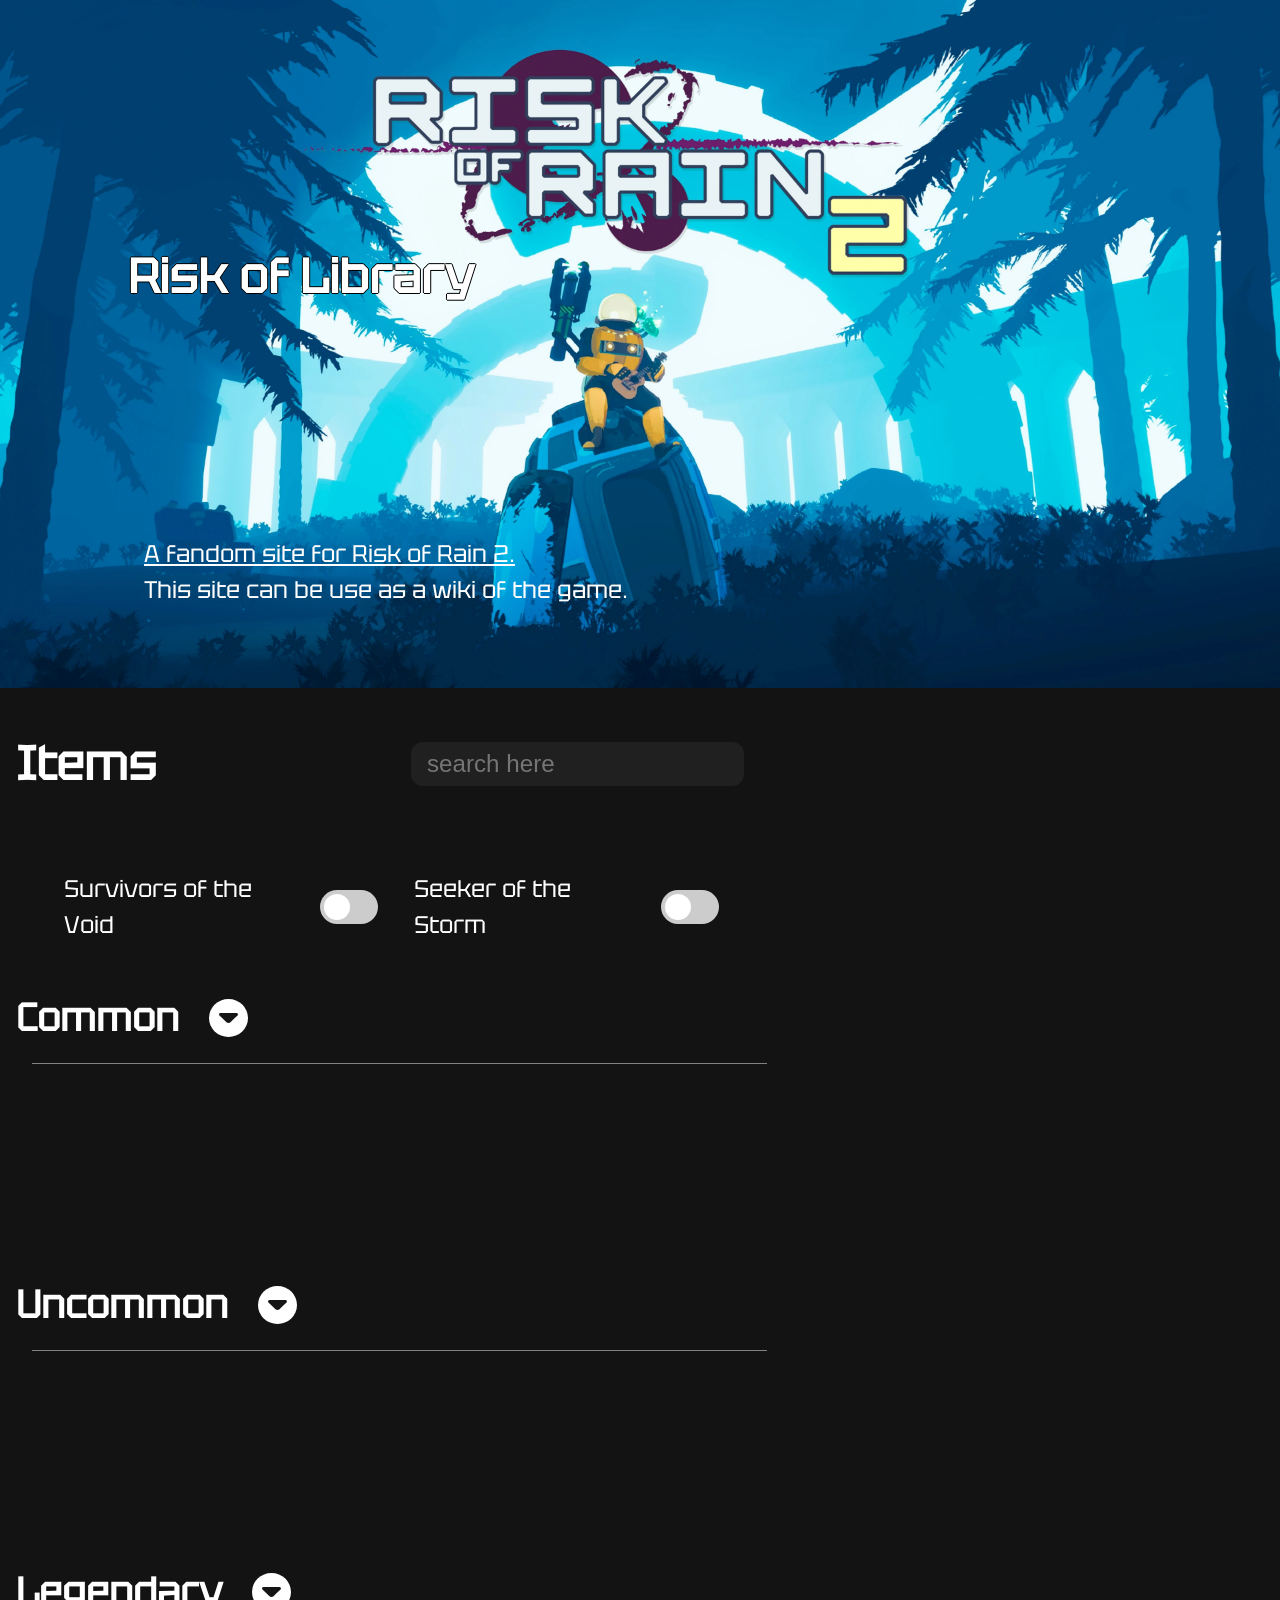
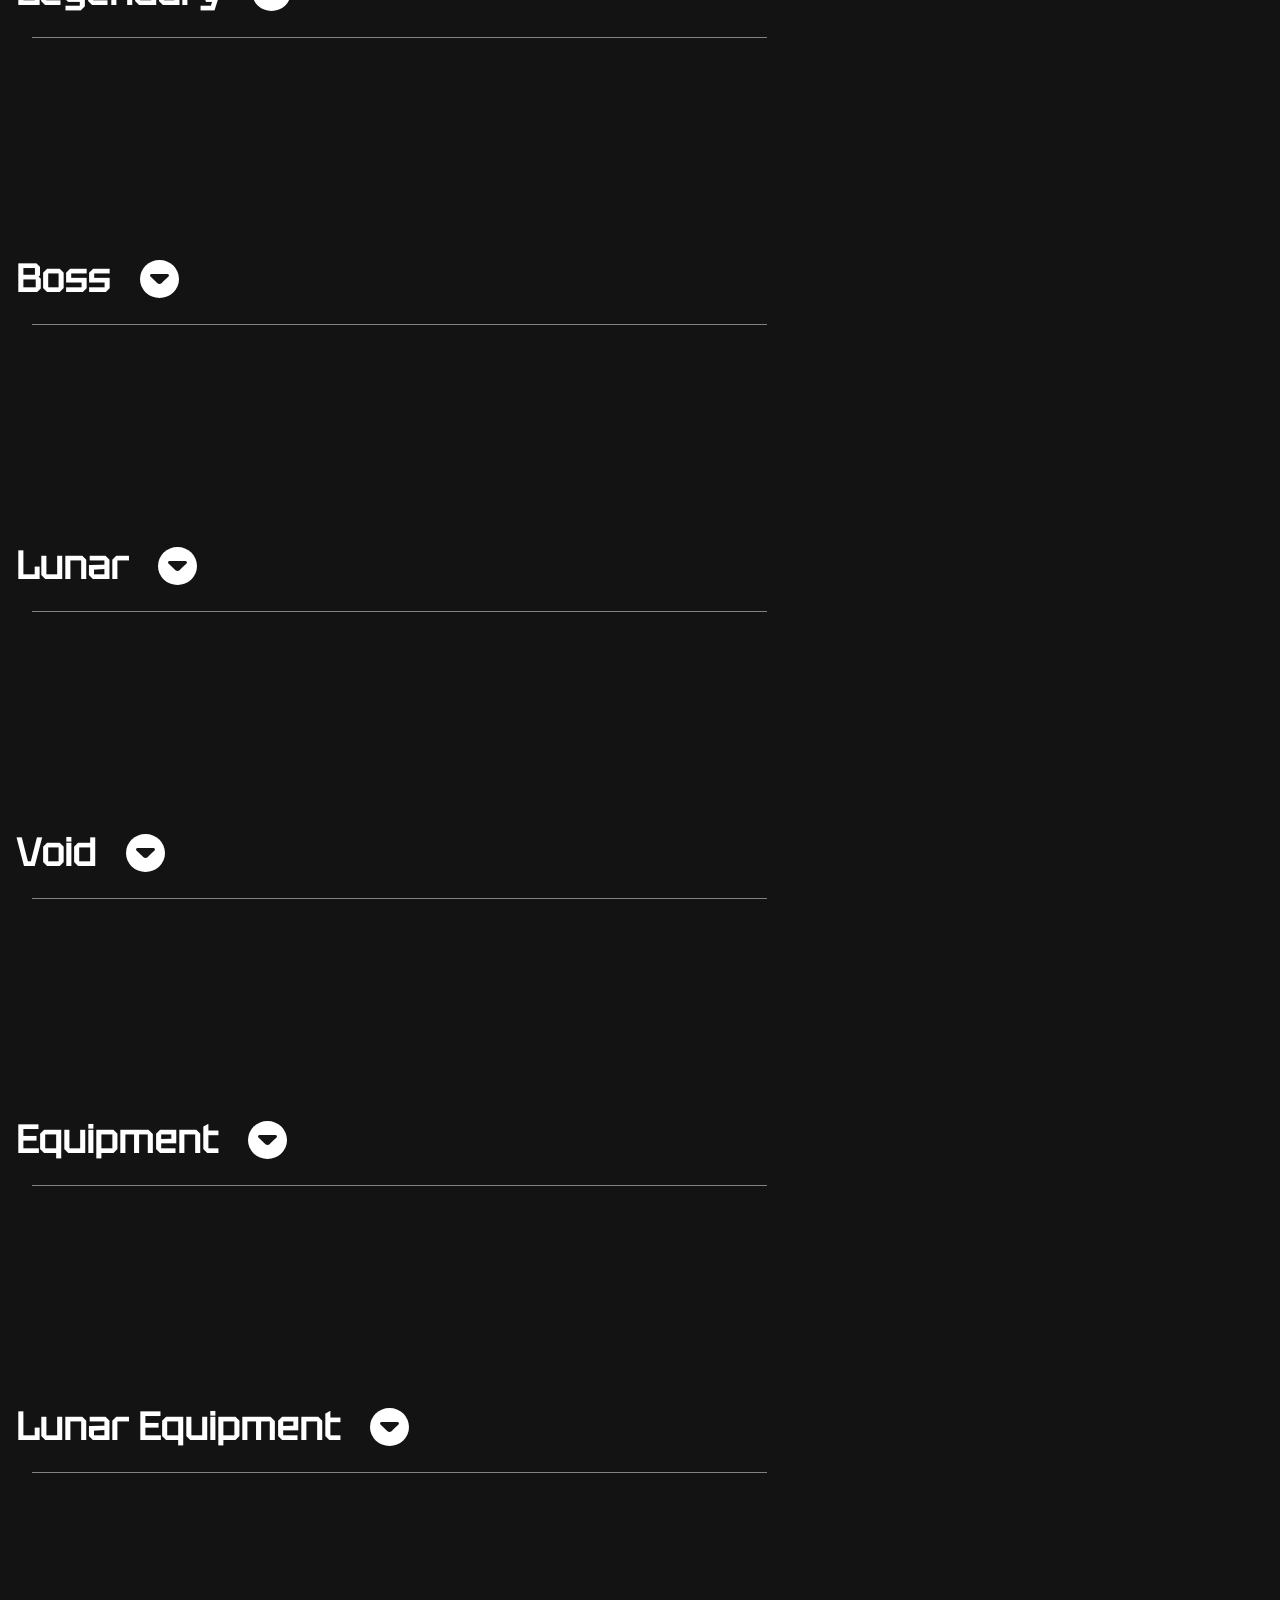
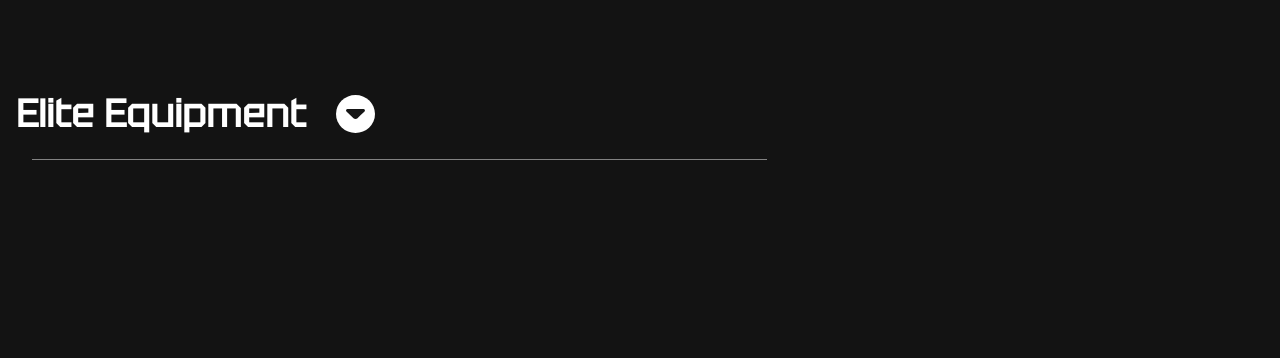
==== commit 077facde: "adding all items #2" ====
--- a/index.html
+++ b/index.html
@@ -32,9 +32,9 @@
 
         <section class="item-list">
 
-            <div class="navbar">
+            <!--<div class="navbar">
                 <div>d</div>
-            </div>
+            </div>-->
             <main>
                 <div class="item-head">
                     <h2>Items</h2>
@@ -61,55 +61,82 @@
                 </div>
 
                 <div class="tab">
-                    <h3 class="tablinks">Common</h3>
+                    <div class="tabhead" onclick="toggleTab(this)">
+                        <h3 class="tablinks">Common</h3>
+                        <img class="icon" src="/Content/image/icon/arrow_circle.svg" alt="arrow">
+                    </div>
                     <span class="line"></span>
                     <div id="rarity-1" class="tabcontent card-container">
                     </div>
                 </div>
                 <div class="tab">
-                    <h3 class="tablinks">Uncommon</h3>
+                    <div class="tabhead" onclick="toggleTab(this)">
+                        <h3 class="tablinks">Uncommon</h3>
+                        <img class="icon" src="/Content/image/icon/arrow_circle.svg" alt="arrow">
+                    </div>
                     <span class="line"></span>
                     <div id="rarity-2" class="tabcontent card-container">
                     </div>
                 </div>
                 <div class="tab">
-                    <h3 class="tablinks">Legendary</h3>
+                    <div class="tabhead" onclick="toggleTab(this)">
+                        <h3 class="tablinks">Legendary</h3>
+                        <img class="icon" src="/Content/image/icon/arrow_circle.svg" alt="arrow">
+                    </div>
                     <span class="line"></span>
                     <div id="rarity-3" class="tabcontent card-container">
                     </div>
                 </div>
                 <div class="tab">
-                    <h3 class="tablinks">Boss</h3>
+                    <div class="tabhead" onclick="toggleTab(this)">
+                        <h3 class="tablinks">Boss</h3>
+                        <img class="icon" src="/Content/image/icon/arrow_circle.svg" alt="arrow">
+                    </div>
                     <span class="line"></span>
                     <div id="rarity-4" class="tabcontent card-container">
                     </div>
                 </div>
                 <div class="tab">
-                    <h3 class="tablinks">Lunar</h3>
+                    <div class="tabhead" onclick="toggleTab(this)">
+                        <h3 class="tablinks">Lunar</h3>
+                        <img class="icon" src="/Content/image/icon/arrow_circle.svg" alt="arrow">
+                    </div>
                     <span class="line"></span>
                     <div id="rarity-5" class="tabcontent card-container">
                     </div>
                 </div>
                 <div class="tab">
-                    <h3 class="tablinks">Void</h3>
+                    <div class="tabhead" onclick="toggleTab(this)">
+                        <h3 class="tablinks">Void</h3>
+                        <img class="icon" src="/Content/image/icon/arrow_circle.svg" alt="arrow">
+                    </div>
                     <span class="line"></span>
                     <div id="rarity-6" class="tabcontent card-container">
                     </div>
                 </div>
                 <div class="tab">
-                    <h3 class="tablinks">Equipment</h3>
+                    <div class="tabhead" onclick="toggleTab(this)">
+                        <h3 class="tablinks">Equipment</h3>
+                        <img class="icon" src="/Content/image/icon/arrow_circle.svg" alt="arrow">
+                    </div>
                     <span class="line"></span>
                     <div id="rarity-7" class="tabcontent card-container">
                     </div>
                 </div>
                 <div class="tab">
-                    <h3 class="tablinks">Lunar Equipment</h3>
+                    <div class="tabhead" onclick="toggleTab(this)">
+                        <h3 class="tablinks">Lunar Equipment</h3>
+                        <img class="icon" src="/Content/image/icon/arrow_circle.svg" alt="arrow">
+                    </div>
                     <span class="line"></span>
                     <div id="rarity-8" class="tabcontent card-container">
                     </div>
                 </div>
                 <div class="tab">
-                    <h3 class="tablinks">Elite Equipment</h3>
+                    <div class="tabhead" onclick="toggleTab(this)">
+                        <h3 class="tablinks">Elite Equipment</h3>
+                        <img class="icon" src="/Content/image/icon/arrow_circle.svg" alt="arrow">
+                    </div>
                     <span class="line"></span>
                     <div id="rarity-9" class="tabcontent card-container">
                     </div>
--- a/css/site.css
+++ b/css/site.css
@@ -51,7 +51,9 @@
     flex-direction: row;
 }
 
-.item-head .search-tab{}
+.item-head .search-tab{
+    margin: 3%;
+}
 
 .item-head .search-tab input{
     padding: 0.5rem 1rem;
@@ -203,7 +205,7 @@
 
     .navbar {
         display: block;
-        flex-basis: 60%;
+        width: 30%;
         padding-left: 2%;
         background-color: var(--bg-primary);
         border-right: solid 1px var(--text-secondary);
--- a/css/accordion.css
+++ b/css/accordion.css
@@ -14,15 +14,32 @@
     font-weight: 500;
     padding: 14px 16px;
     transition: all 400ms;
-    height: 100%;
+    /*height: 100%;*/
     margin-bottom: 3rem;
 }
 
-.tab .tablinks{
+.tabhead{
+    display : flex;
+    flex-direction : row;
+    align-items : center;
+    gap : 30px;
+    cursor : pointer;
+    width: fit-content;
+}
+
+.tabhead .tablinks{
     font-size: clamp(1rem, -0.25rem + 3.333vw, 2.75rem);
 }
 
-.tab span.line{
+.tabhead .icon{
+    height: clamp(1rem, -0.25rem + 3.333vw, 2.75rem);
+    transition: all 0.8s ease-in-out;
+}
+.tab:has(.tabcontent.hide) .tabhead .icon{
+    transform: rotate(450deg);
+}
+
+.tabhead span.line{
     display: block;
     width: 95%;
     background-color: var(--text-primary);
@@ -41,18 +58,32 @@
     padding: 2rem 1rem;
     margin: 0.5rem 1rem;
     border-radius: 10px;
-    transition: all 0.3s ease;
-    animation: fadeEffect 1s; /* Fading effect takes 1 second */
-}
+    opacity: 1;
+    transition:  all 0.9s ease-in-out;
+}
+
+.tab .tabcontent.hide *, .tab .line.hide{
+    max-height: 0;
+    opacity: 0;
+}
+
 
 .tab .tabcontent:has(.card.hidden){
     justify-content: flex-start;
 }
 
+.tab .line{
+    display: block;
+    width: 100%;
+    height: 1px;
+    background-color: var(--line-color);
+    margin: 1rem 1rem;
+}
 
 .card{
     margin : 8px;
     position: relative;
+    transition: all 1s ease-in-out;
 }
 
 .card.hidden{
@@ -70,8 +101,19 @@
 }
 
 .card-image:hover{
-    transform: scale(1.2);
-    transition: all 0.3s ease;
+    transform: scale(1.3);
+    transition: all 0.3s ease-in-out;
+}
+
+.card .card-ext{
+    position: absolute!important;
+    top: 0;
+    left: 0;
+}
+.card:has(.card-image:hover) .card-ext{
+    top: -15px;
+    left: -15px;
+    transition: all 0.3s ease-in-out;
 }
 
 .card > .tooltiptext {
@@ -105,7 +147,7 @@
     border-color: transparent rgba(255, 255, 255) transparent transparent;
 }
 
-.card-image:hover + .tooltiptext {
+.card:has(.card-image:hover)  .tooltiptext {
     visibility: visible;
 }
 
@@ -158,9 +200,11 @@
     }
 }
 
-
-/* Go from zero to full opacity */
-@keyframes fadeEffect {
-    from {opacity: 0;}
-    to {opacity: 1;}
-}+@keyframes rotating {
+    from {
+      transform: rotate(0deg);
+    }
+    to {
+      transform: rotate(360deg);
+    }
+  }
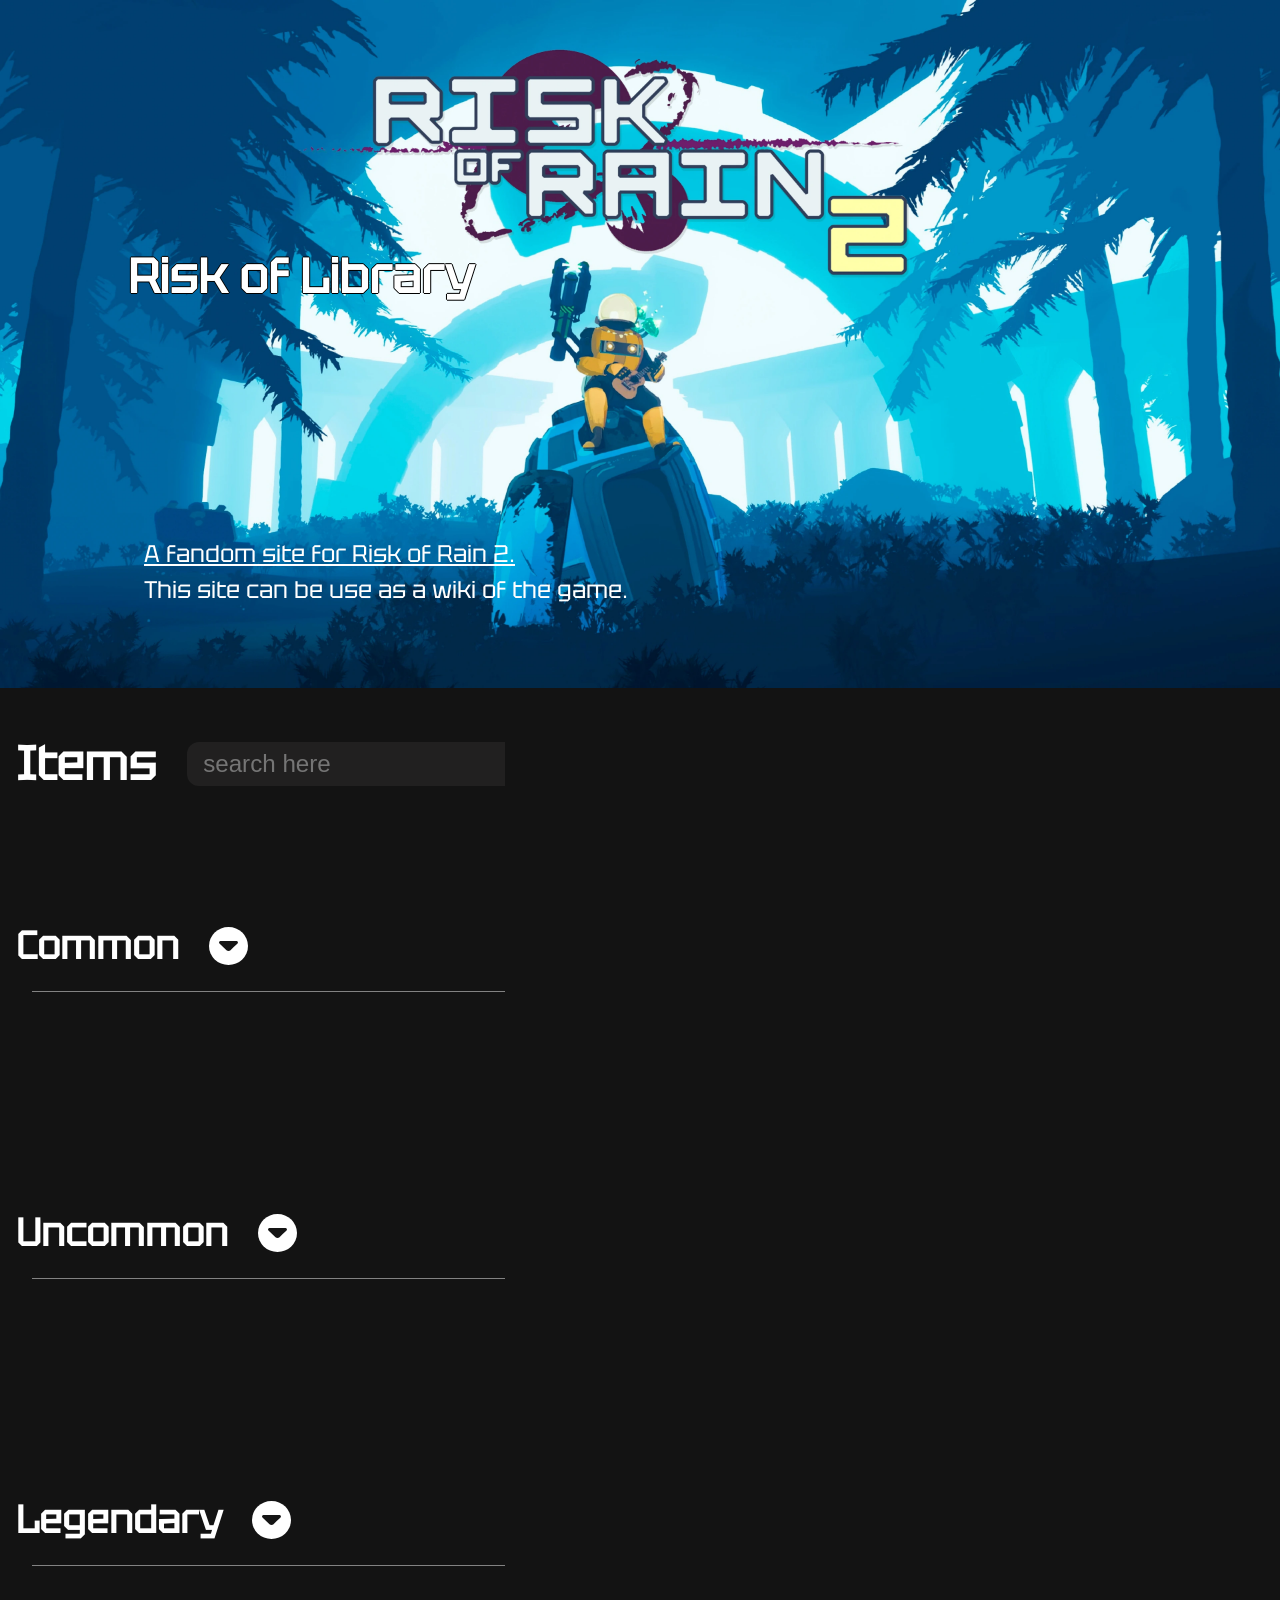
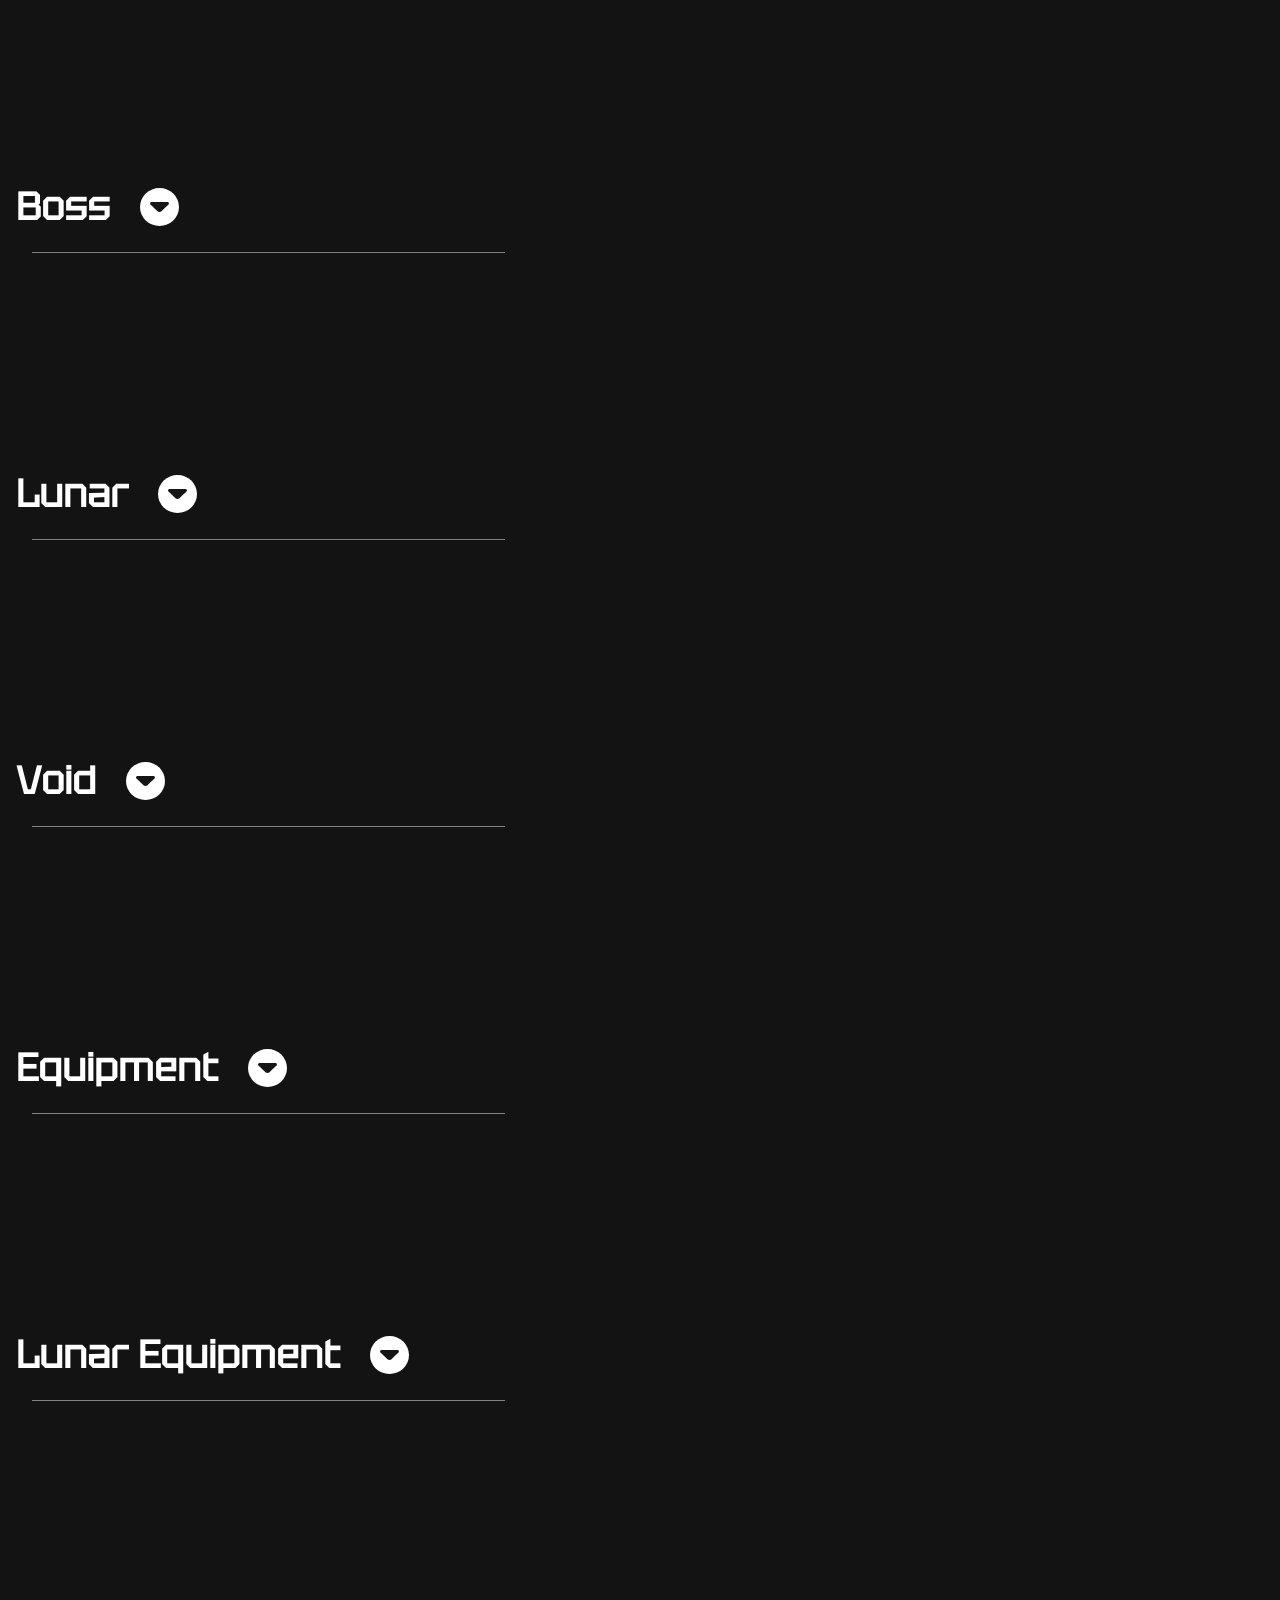
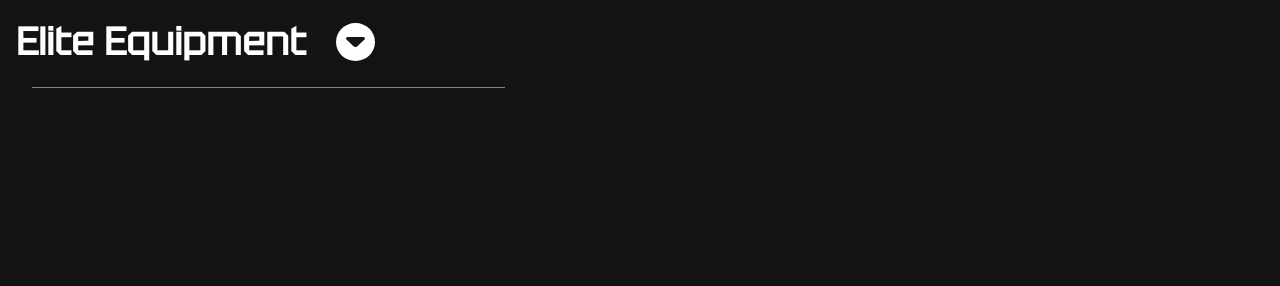
==== commit e71c46b7: "Auto-import items & equipments from Fandom wiki Replace manual scrape with a one-shot PHP importer t" ====
--- a/index.html
+++ b/index.html
@@ -43,21 +43,8 @@
                     </div>
                 </div>
 
-                <div class="select-orig">
-                    <div class="selector">
-                        <span class="label">Survivors of the Void</span>
-                        <label class="switch">
-                            <input id="sotv" type="checkbox" aria-label="sotv switch" onclick="checkUpdate(event)">
-                            <span class="slider round"></span>
-                        </label>
-                    </div>
-                    <div class="selector">
-                        <span class="label">Seeker of the Storm</span>
-                        <label class="switch">
-                            <input id="sots" type="checkbox" aria-label="sots switch" onclick="checkUpdate(event)">
-                            <span class="slider round"></span>
-                        </label>
-                    </div>
+                <div id="extension-selectors" class="select-orig">
+                    <!-- Rempli dynamiquement par js/index.js depuis /api/extensions.php -->
                 </div>
 
                 <div class="tab">
--- a/css/accordion.css
+++ b/css/accordion.css
@@ -62,9 +62,10 @@
     transition:  all 0.9s ease-in-out;
 }
 
-.tab .tabcontent.hide *, .tab .line.hide{
+.tab .tabcontent.hide, .tab .tabcontent.hide *, .tab .line.hide{
     max-height: 0;
     opacity: 0;
+    display: none;
 }
 
 
@@ -181,6 +182,13 @@
     font-weight: 600;
 }
 
+/* Couleurs sémantiques du wiki RoR2 (description_html) */
+.tooltip-effect .ror-damage  { color: #ff7f7f; }
+.tooltip-effect .ror-heal    { color: #7cfc00; }
+.tooltip-effect .ror-utility { color: #77bbff; }
+.tooltip-effect .ror-void    { color: #9572d6; }
+.tooltip-effect .ror-stack   { color: #cccccc; font-style: italic; font-weight: 400; }
+
 @media screen and (min-width: 600px) {
 
     .card > .tooltiptext {
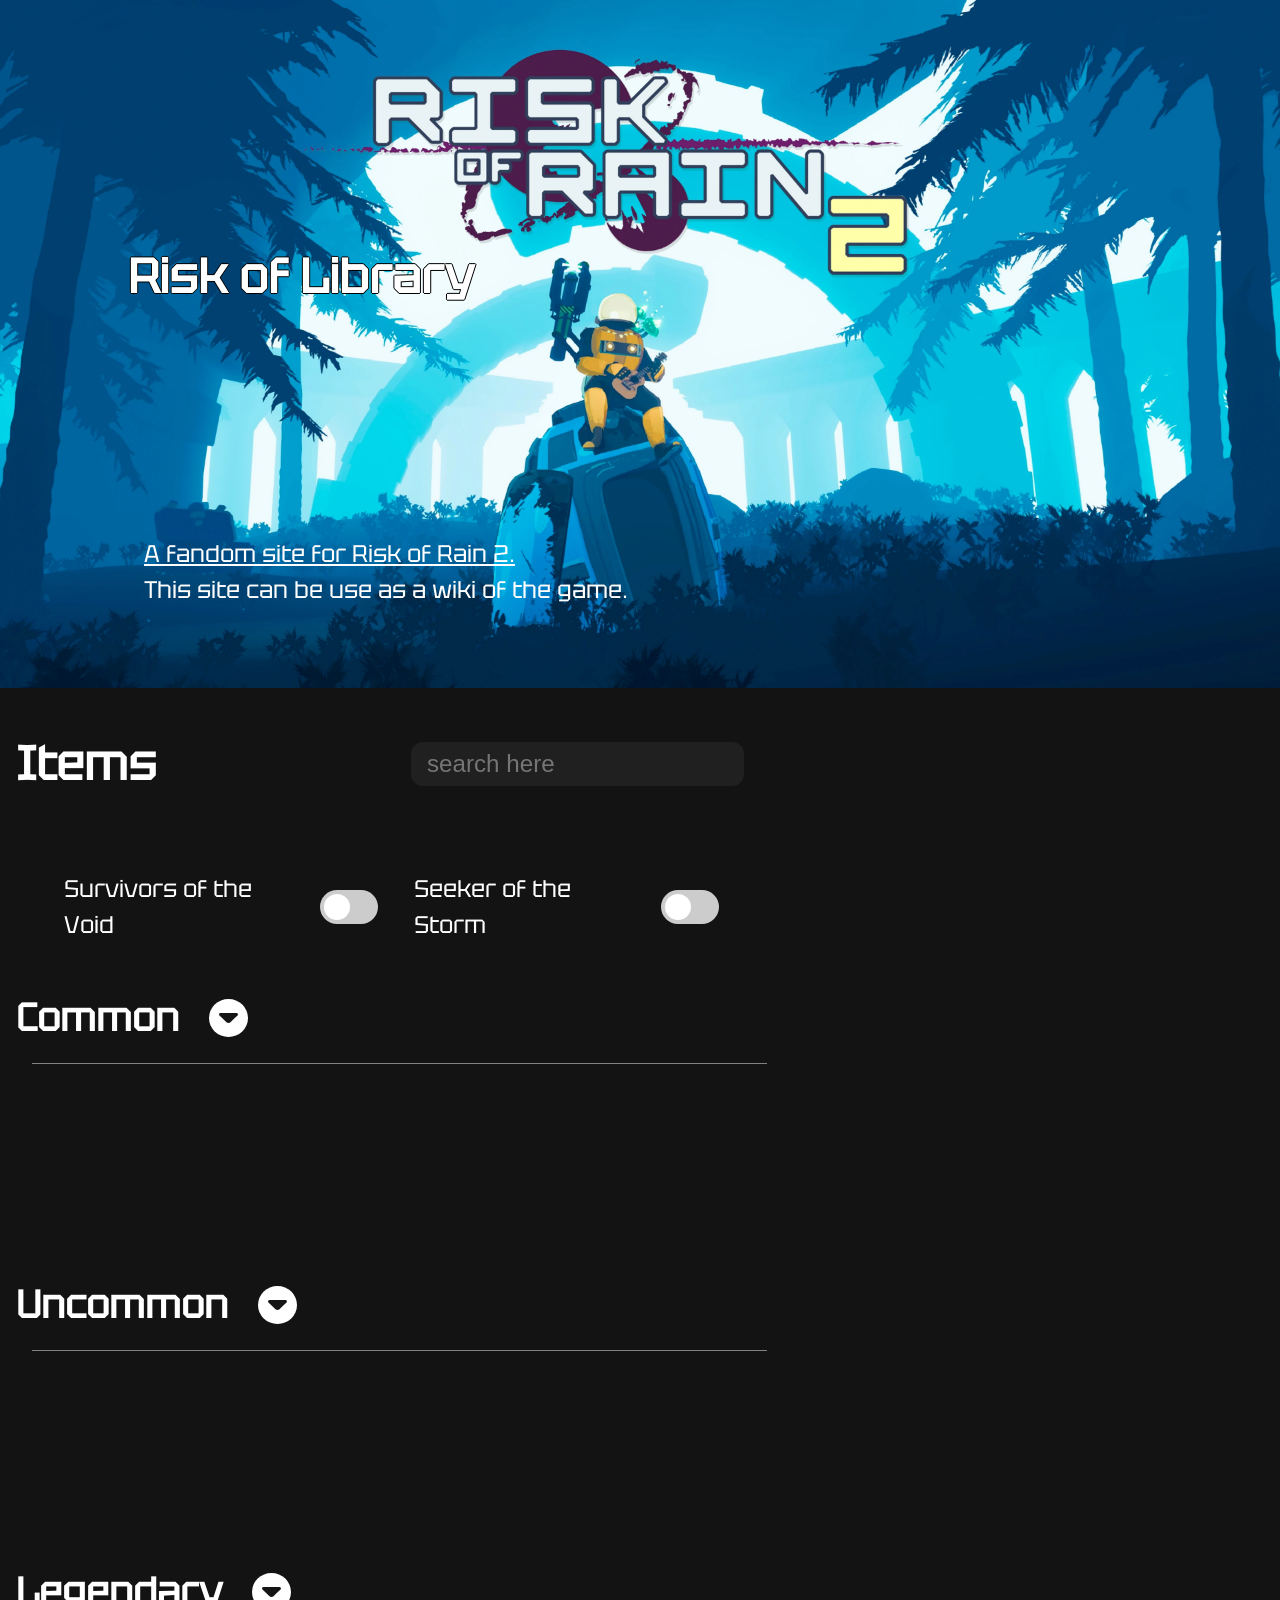
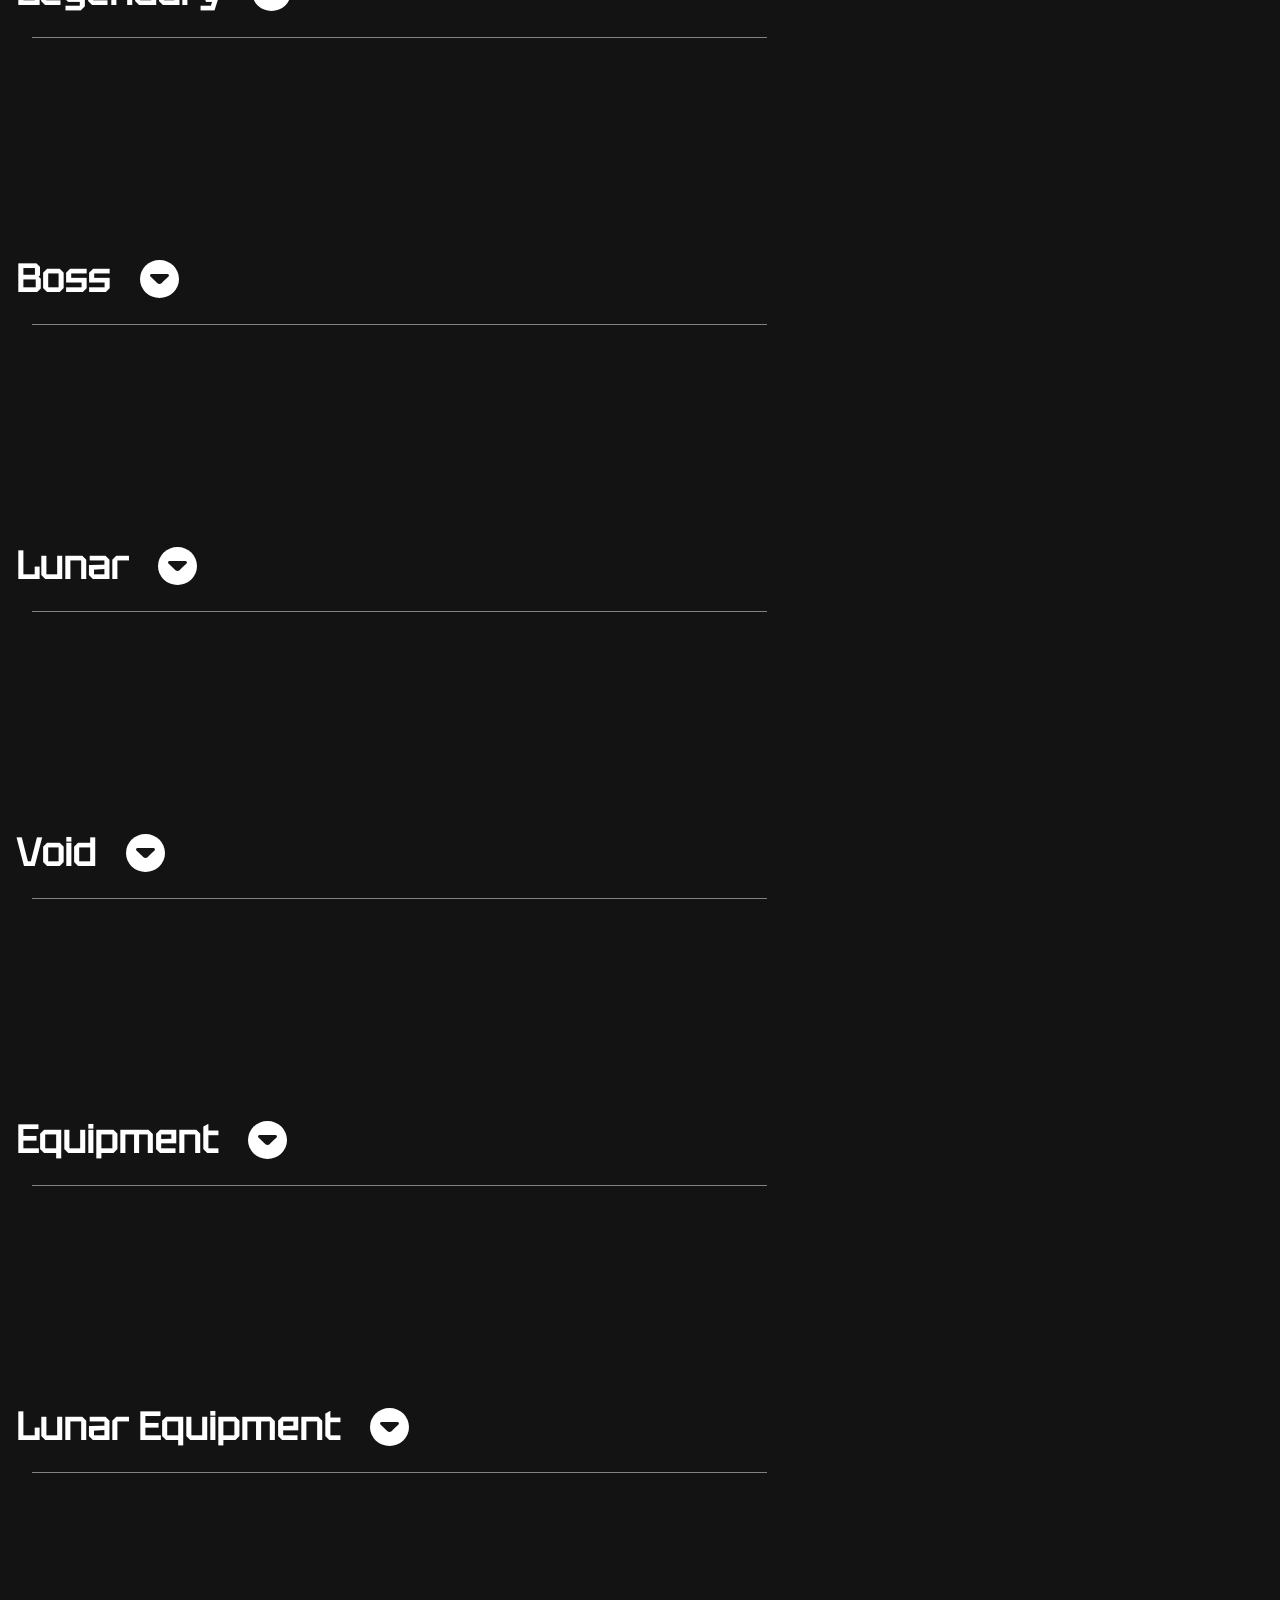
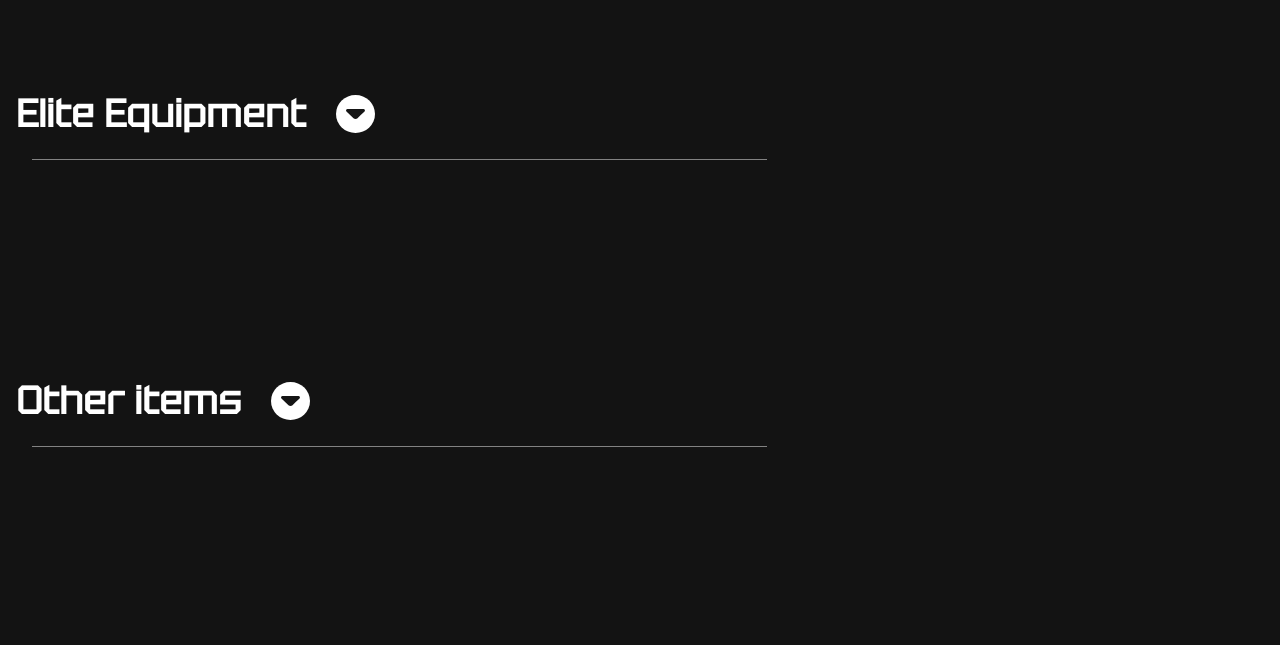
==== commit e84c4360: "Admin page + item icon name change" ====
--- a/index.html
+++ b/index.html
@@ -43,8 +43,21 @@
                     </div>
                 </div>
 
-                <div id="extension-selectors" class="select-orig">
-                    <!-- Rempli dynamiquement par js/index.js depuis /api/extensions.php -->
+                <div class="select-orig">
+                    <div class="selector">
+                        <span class="label">Survivors of the Void</span>
+                        <label class="switch">
+                            <input id="sotv" type="checkbox" aria-label="sotv switch" onclick="checkUpdate(event)">
+                            <span class="slider round"></span>
+                        </label>
+                    </div>
+                    <div class="selector">
+                        <span class="label">Seeker of the Storm</span>
+                        <label class="switch">
+                            <input id="sots" type="checkbox" aria-label="sots switch" onclick="checkUpdate(event)">
+                            <span class="slider round"></span>
+                        </label>
+                    </div>
                 </div>
 
                 <div class="tab">
@@ -128,6 +141,15 @@
                     <div id="rarity-9" class="tabcontent card-container">
                     </div>
                 </div>
+                <div class="tab">
+                    <div class="tabhead" onclick="toggleTab(this)">
+                        <h3 class="tablinks">Other items</h3>
+                        <img class="icon" src="/Content/image/icon/arrow_circle.svg" alt="arrow">
+                    </div>
+                    <span class="line"></span>
+                    <div id="rarity-10" class="tabcontent card-container">
+                    </div>
+                </div>
             </main>
         </section>
     </main>
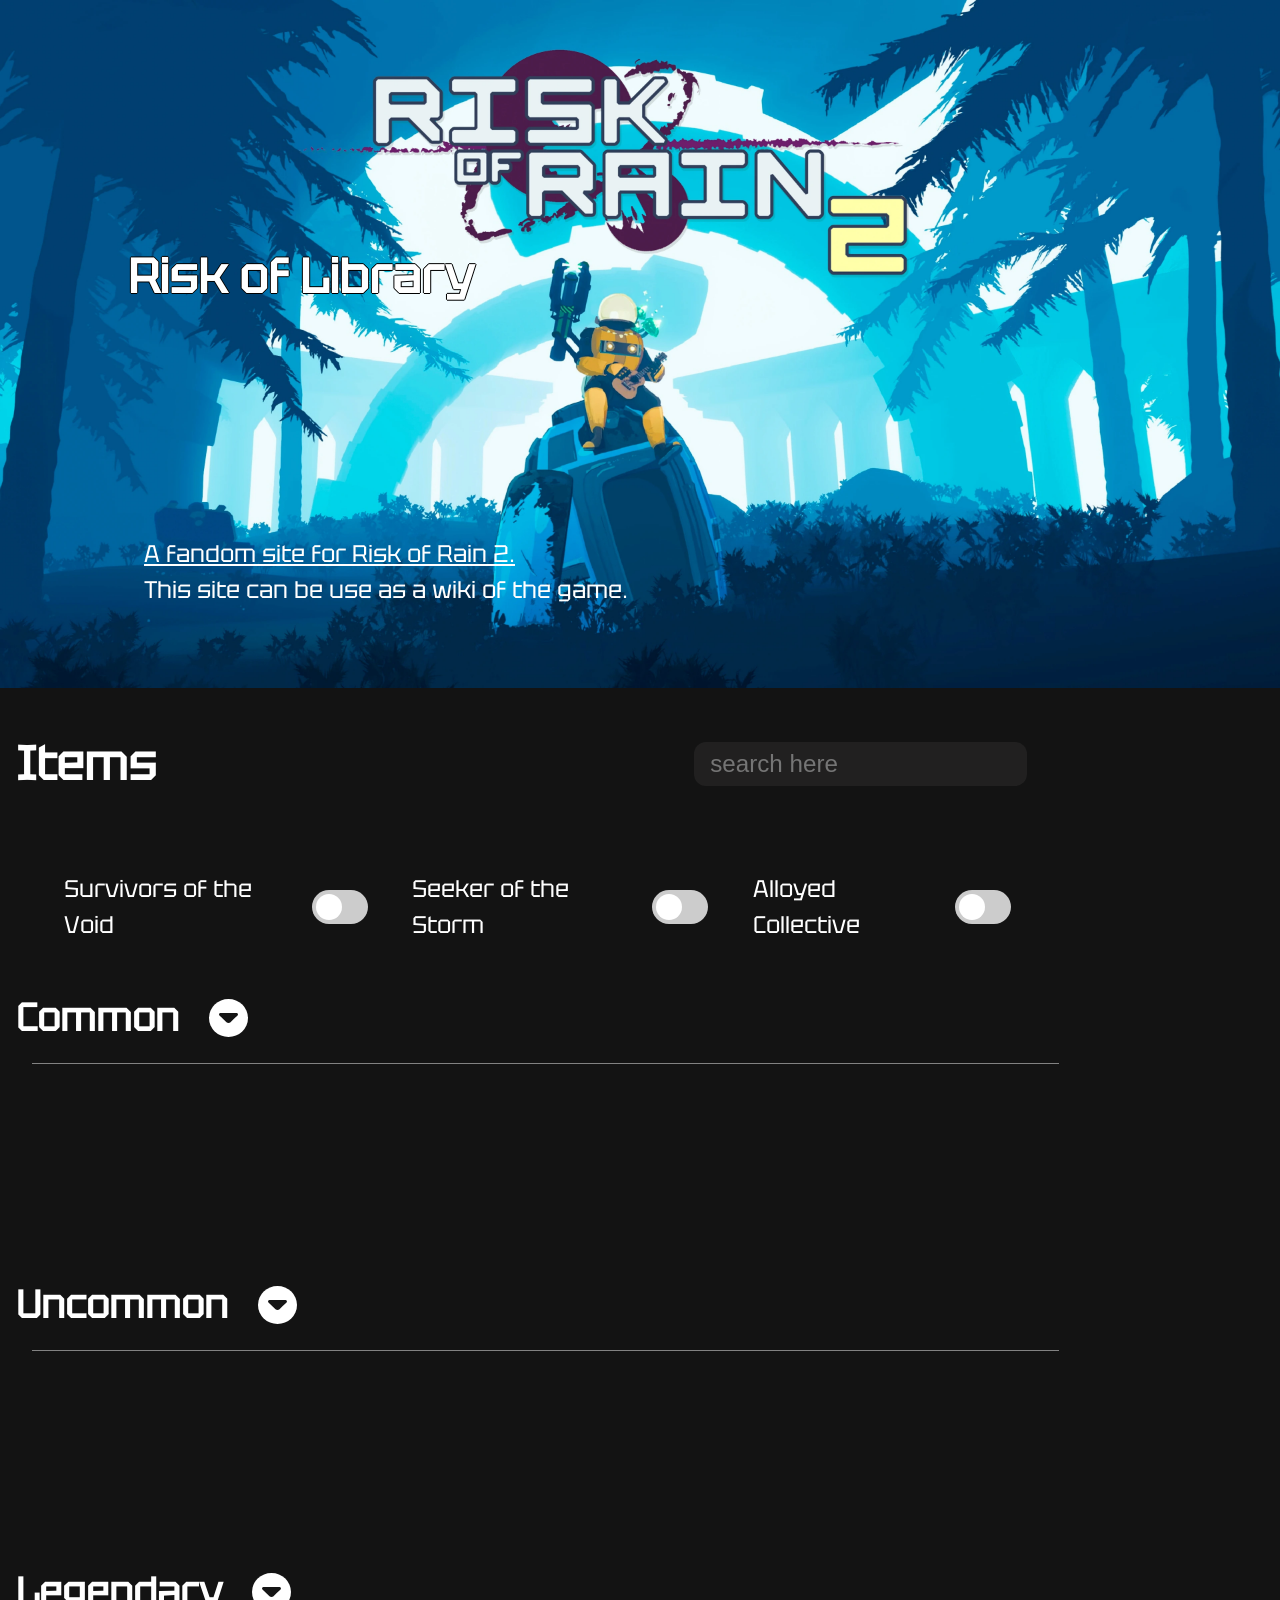
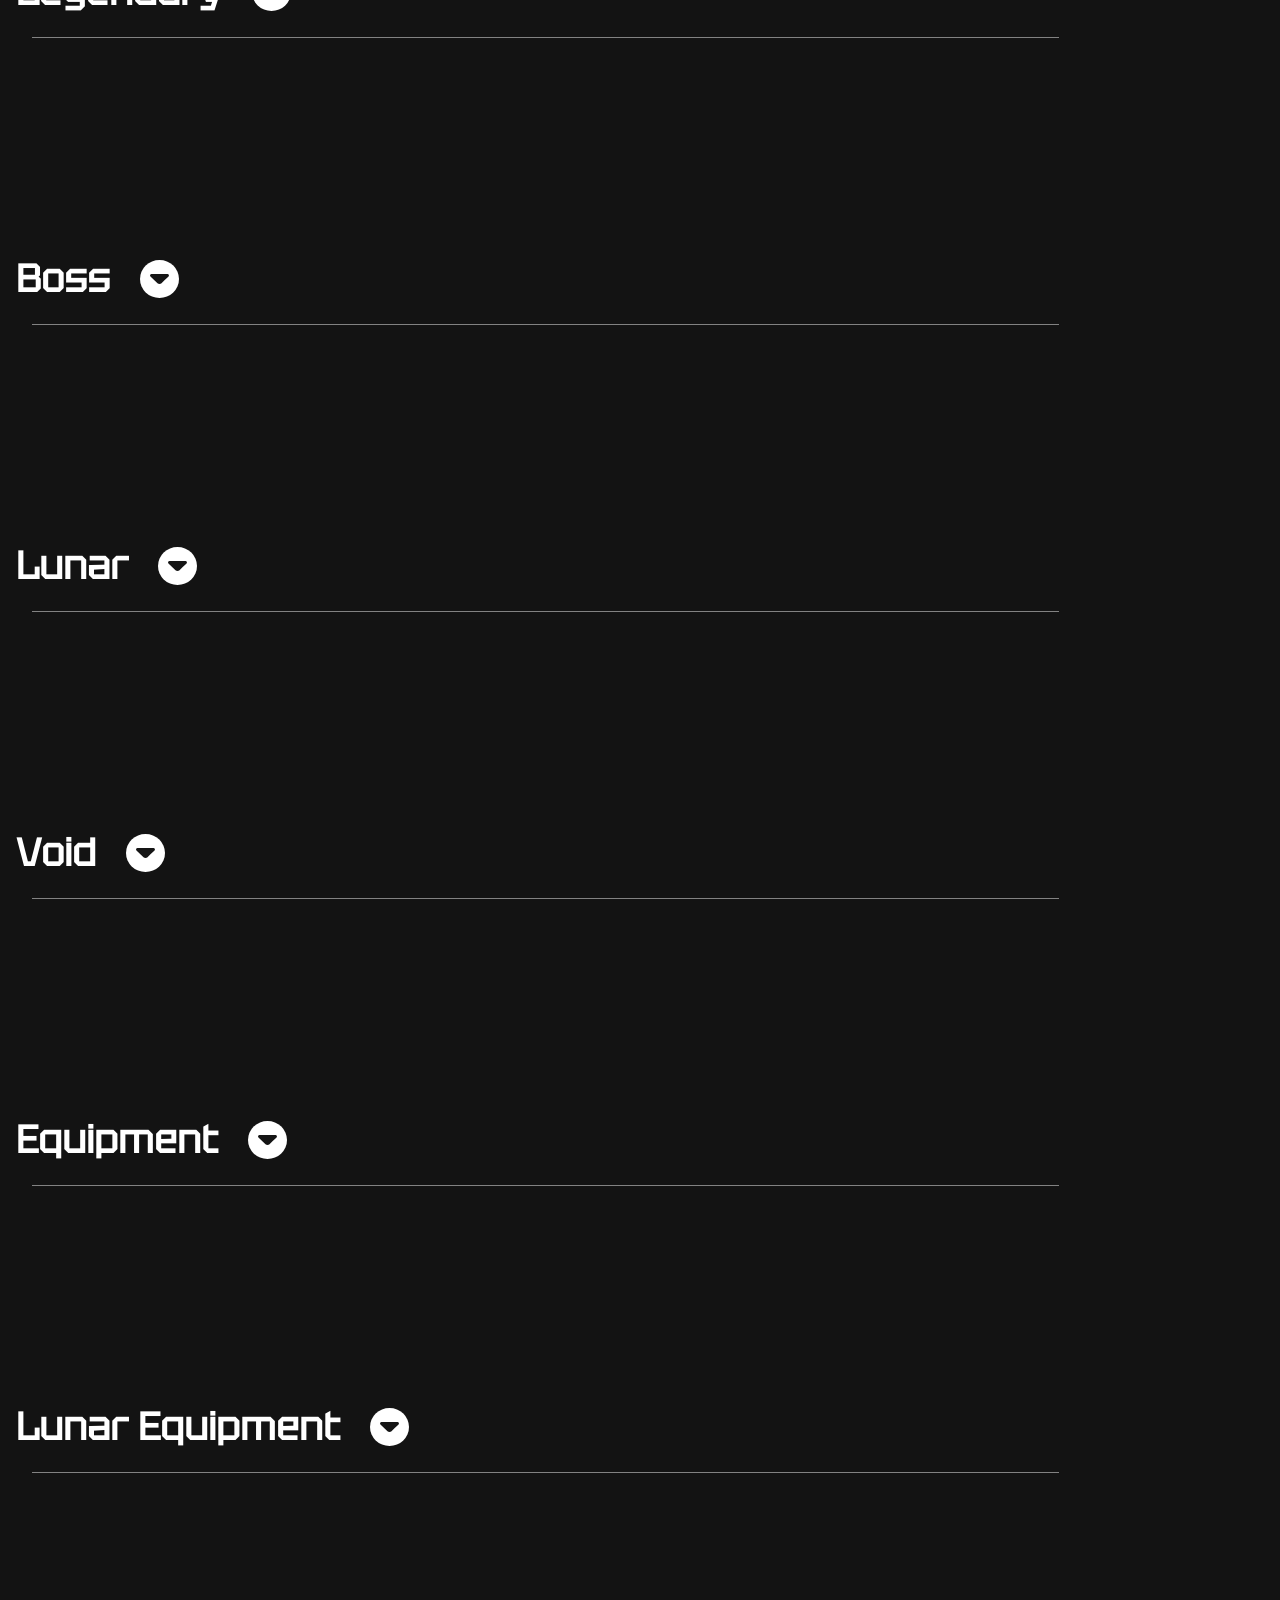
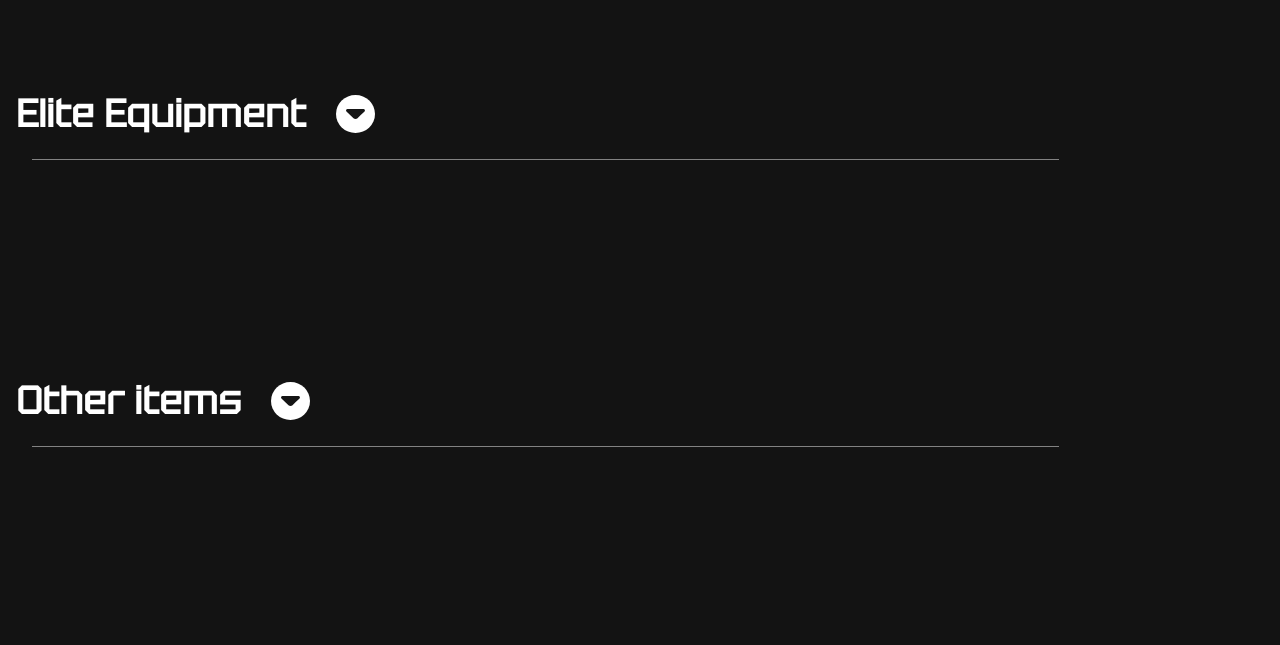
==== commit b22d5980: "Use item.image as single icon source, add Alloyed Collective switch - db/fix_item_images.sql maps ev" ====
--- a/index.html
+++ b/index.html
@@ -15,10 +15,10 @@
     <link rel="mask-icon" href="/Content/icons/safari-pinned-tab.svg" color="#5bbad5">
     <meta name="msapplication-TileColor" content="#603cba">
     <meta name="theme-color" content="#ffffff">
-    <link rel="stylesheet" href="./css/site.css">
-    <link rel="stylesheet" href="./css/accordion.css">
-    <script src="./js/accordion.js"></script>
-    <script src="./js/index.js"></script>
+    <link rel="stylesheet" href="./css/site.css?v=20260930">
+    <link rel="stylesheet" href="./css/accordion.css?v=20260930">
+    <script src="./js/accordion.js?v=20260930"></script>
+    <script src="./js/index.js?v=20260930"></script>
     <title>Risk of Library</title>
 </head>
 <body>
@@ -55,6 +55,13 @@
                         <span class="label">Seeker of the Storm</span>
                         <label class="switch">
                             <input id="sots" type="checkbox" aria-label="sots switch" onclick="checkUpdate(event)">
+                            <span class="slider round"></span>
+                        </label>
+                    </div>
+                    <div class="selector">
+                        <span class="label">Alloyed Collective</span>
+                        <label class="switch">
+                            <input id="ac" type="checkbox" aria-label="ac switch" onclick="checkUpdate(event)">
                             <span class="slider round"></span>
                         </label>
                     </div>
--- a/css/accordion.css
+++ b/css/accordion.css
@@ -91,7 +91,7 @@
     display: none;
 }
 
-.card.show{
+.card.dlc-hidden{
     display: none;
 }
 
@@ -182,13 +182,6 @@
     font-weight: 600;
 }
 
-/* Couleurs sémantiques du wiki RoR2 (description_html) */
-.tooltip-effect .ror-damage  { color: #ff7f7f; }
-.tooltip-effect .ror-heal    { color: #7cfc00; }
-.tooltip-effect .ror-utility { color: #77bbff; }
-.tooltip-effect .ror-void    { color: #9572d6; }
-.tooltip-effect .ror-stack   { color: #cccccc; font-style: italic; font-weight: 400; }
-
 @media screen and (min-width: 600px) {
 
     .card > .tooltiptext {
